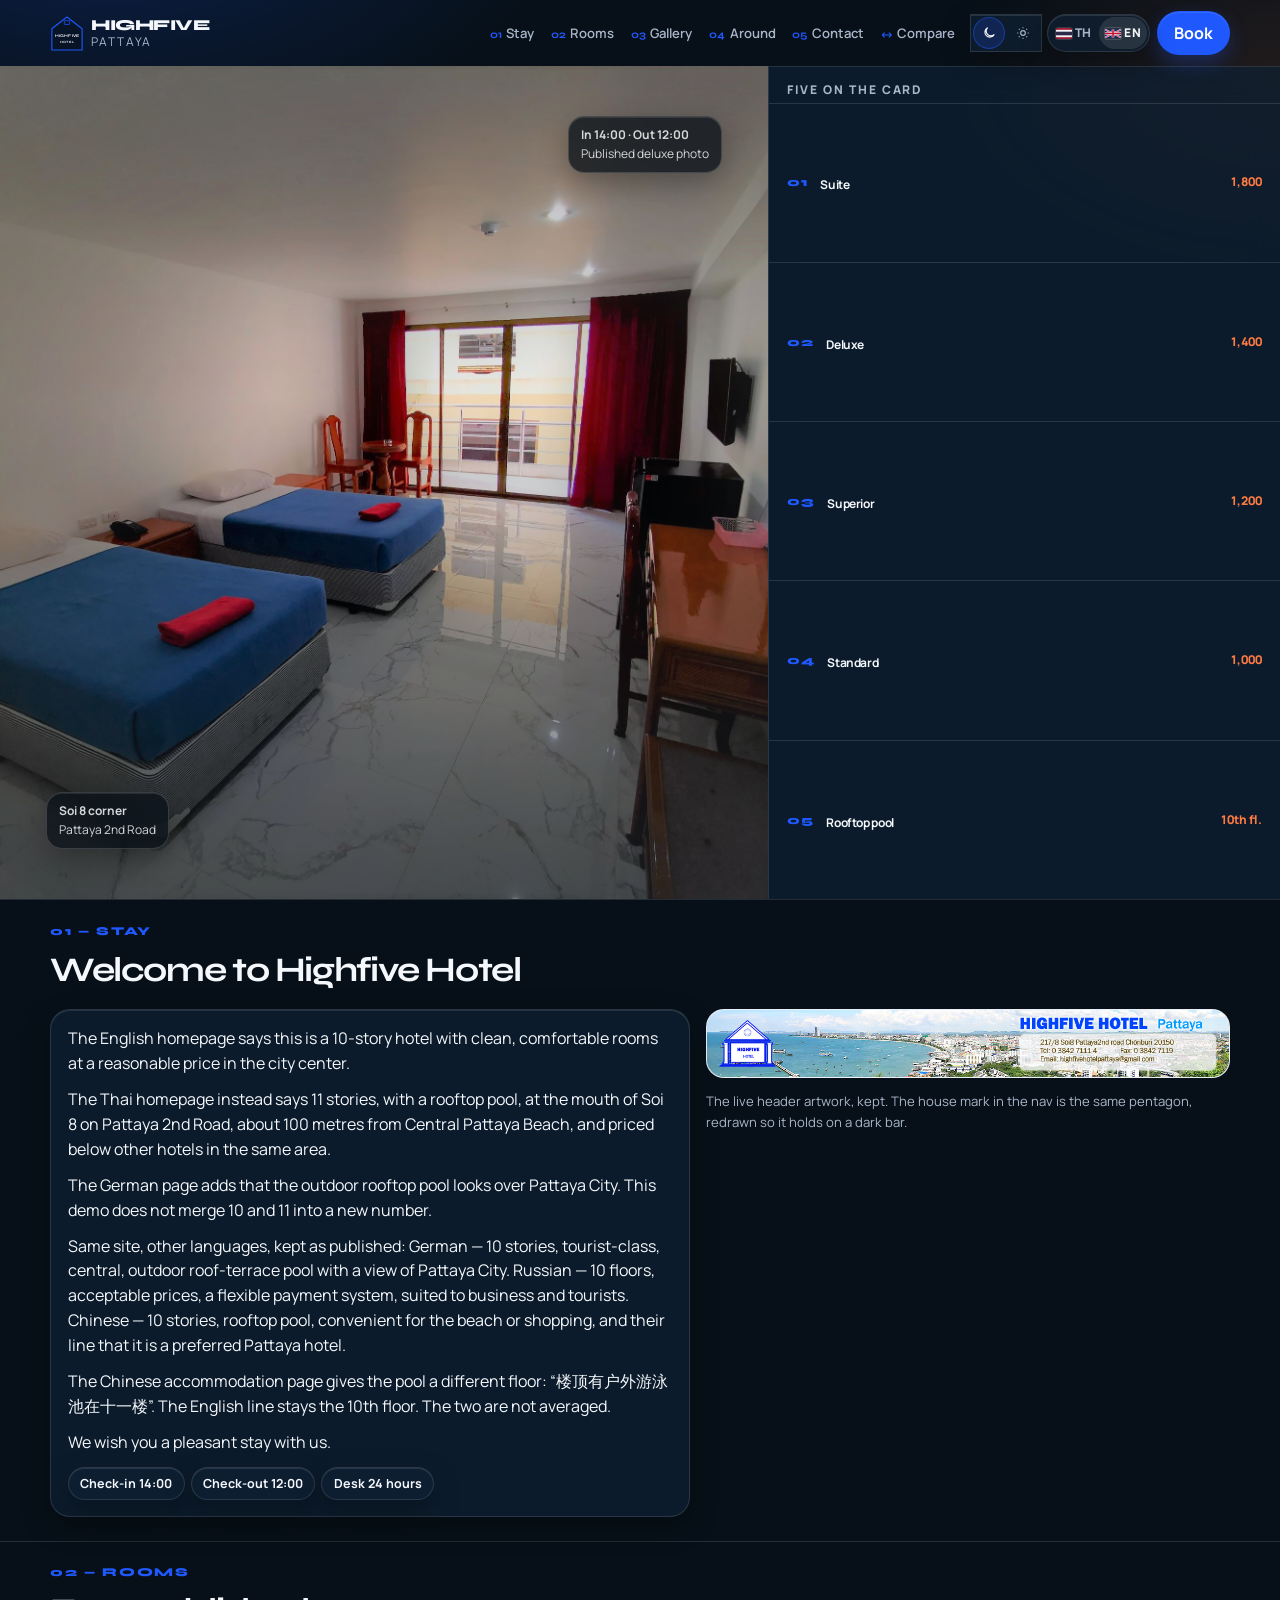
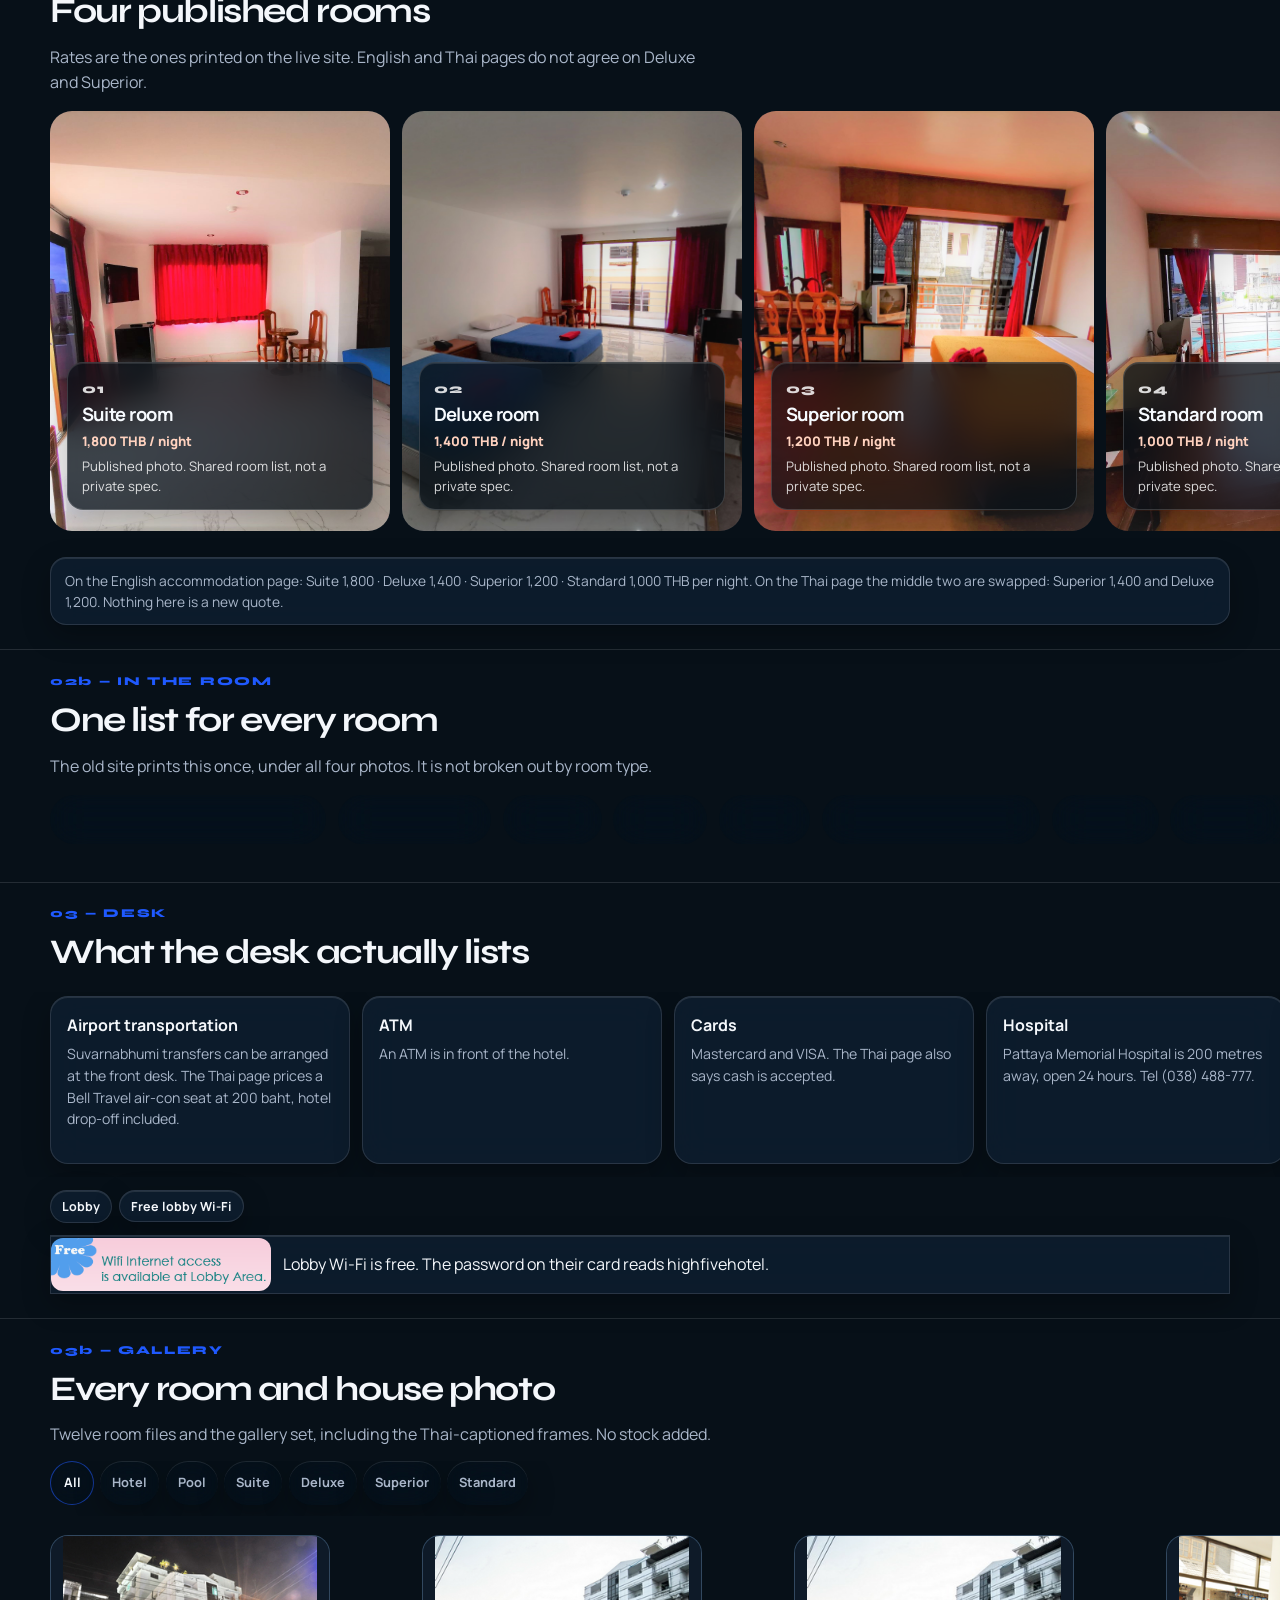
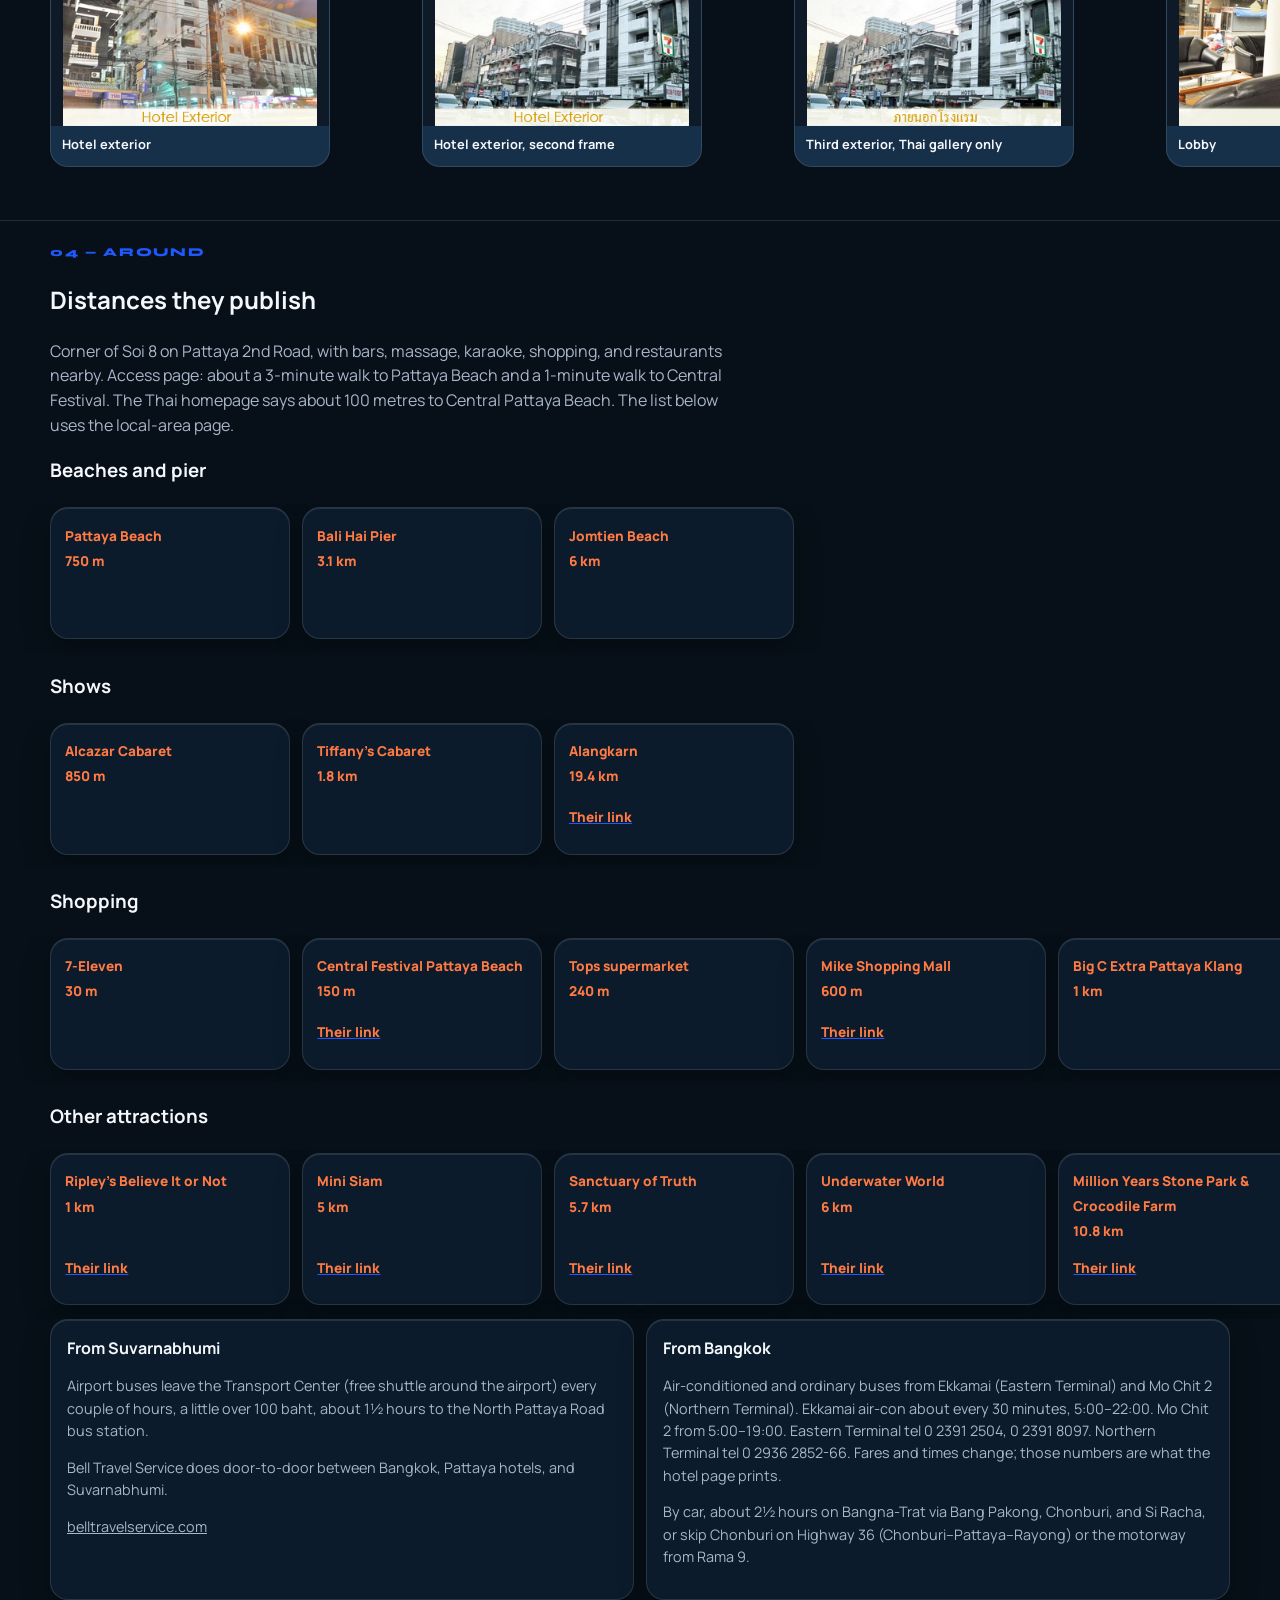
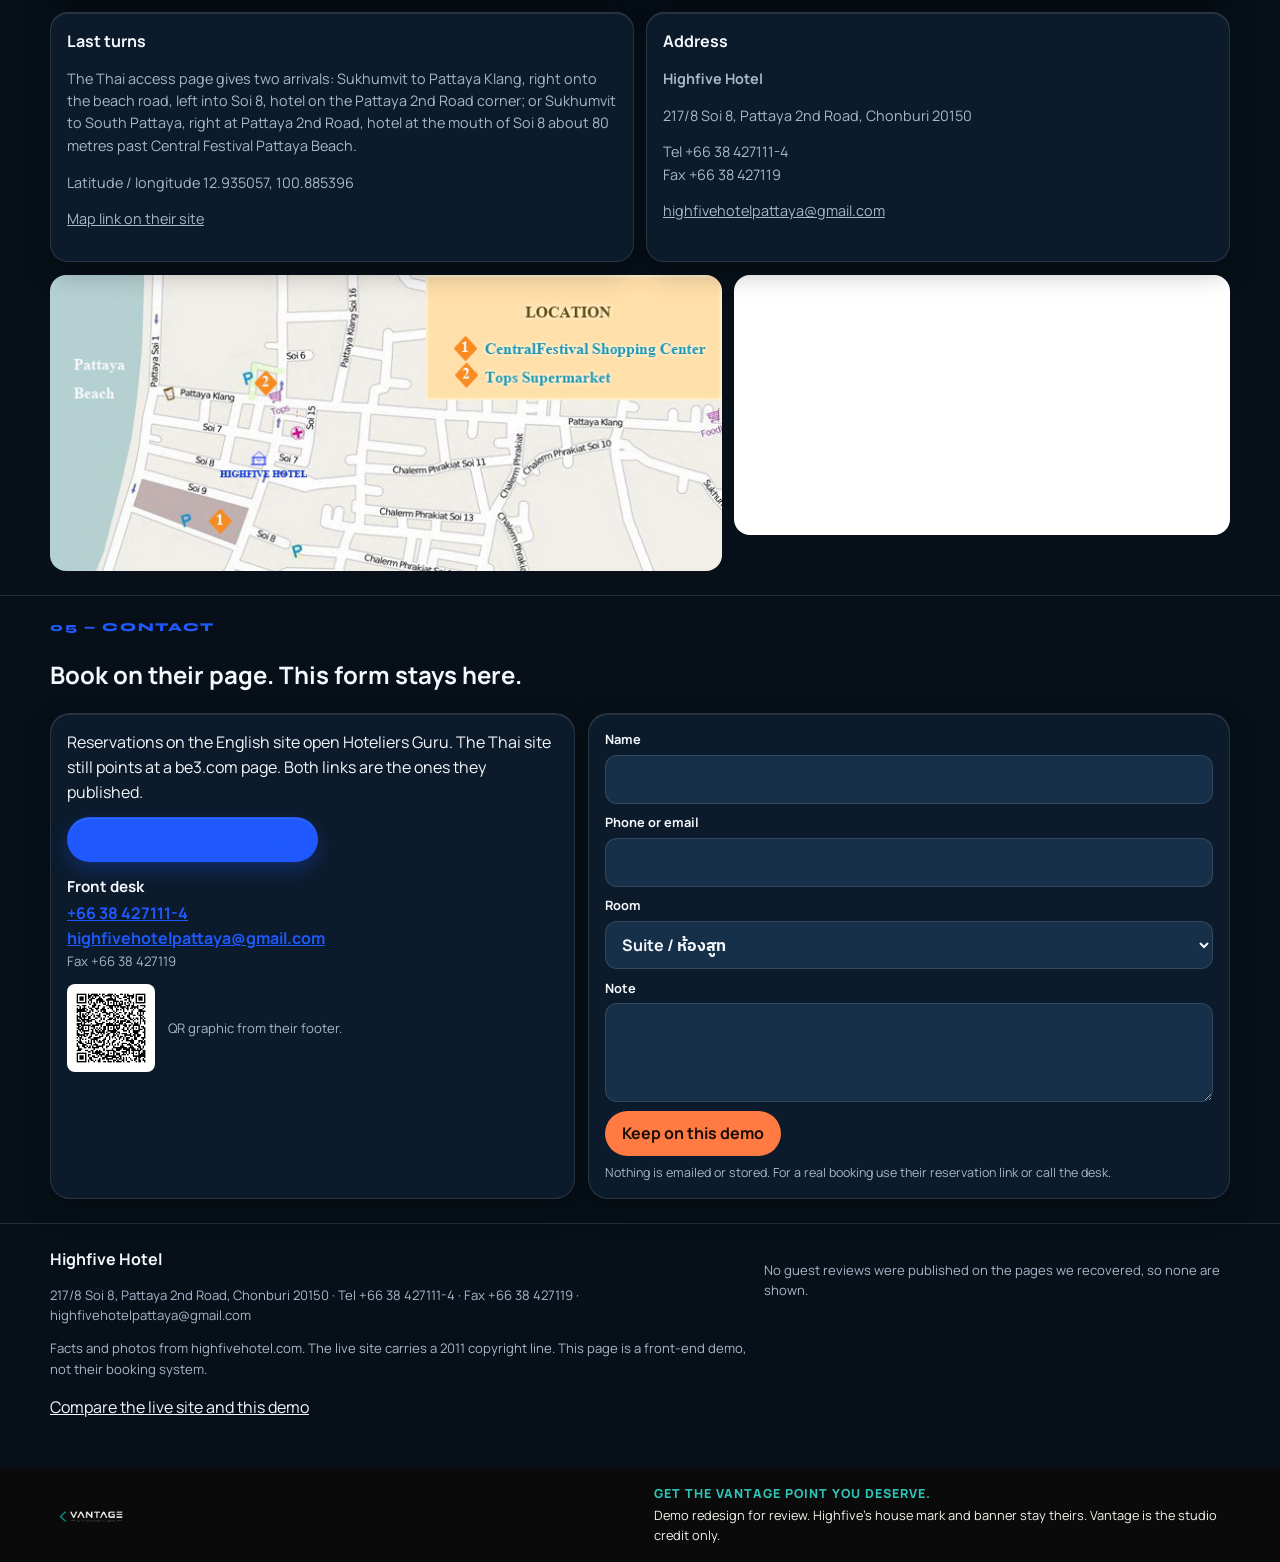
==== index.html @ 29186cf2 "highfive phone QA fixes 2026-10-28" ====
<!DOCTYPE html>
<html lang="en" data-theme="dark">
<head>
  <meta name="robots" content="noindex,nofollow,noarchive">
<meta charset="UTF-8" />
<meta name="viewport" content="width=device-width, initial-scale=1, viewport-fit=cover" />
<script>
(function(){
  var theme="dark", lang="en";
  try {
    var t=localStorage.getItem("pattaya-demo-theme");
    if(t==="light"||t==="dark") theme=t;
    var l=localStorage.getItem("pattaya-demo-lang");
    if(l==="th"||l==="en") lang=l;
    else if((navigator.language||"").toLowerCase().indexOf("th")===0) lang="th";
  } catch(e) {}
  var d=document.documentElement;
  d.setAttribute("data-theme", theme);
  d.style.colorScheme=theme;
  d.lang=lang;
})();
</script>
<style>html[lang="en"] .th{display:none!important}html[lang="th"] .en{display:none!important}</style>
<meta name="color-scheme" content="dark light" />
<title data-en="Highfive Hotel Pattaya | Soi 8, city center" data-th="โรงแรมไฮไฟว์ พัทยา | ปากซอย 8">Highfive Hotel Pattaya | Soi 8, city center</title>
<meta name="description" content="Highfive Hotel, 217/8 Soi 8, Pattaya 2nd Road. Clean rooms in the city center. Suite, Deluxe, Superior, Standard. Rooftop pool. Tel +66 38 427111-4." />
<link rel="preconnect" href="https://fonts.googleapis.com" />
<link rel="preconnect" href="https://fonts.gstatic.com" crossorigin />
<link href="https://fonts.googleapis.com/css2?family=IBM+Plex+Sans+Thai:wght@400;500;600;700&family=Manrope:wght@400;500;600;700;800&family=Syne:wght@600;700;800&display=swap" rel="stylesheet" />
<link rel="icon" href="images/mark.svg" type="image/svg+xml" />
<link rel="stylesheet" href="styles.css" />
</head>
<body>
<a class="skip" href="#stay"><span class="en">Skip to stay</span><span class="th"><span class="th-atom">ข้ามไป</span> <span class="th-atom">เนื้อหา</span></span></a>
<div class="mesh" aria-hidden="true"></div>
<div id="themeLive" class="sr-only" aria-live="polite"></div>

<header class="site-header" id="header">
  <div class="container nav">
    <a href="#top" class="logo" id="top" data-aria-en="Highfive Hotel home" data-aria-th="หน้าแรกโรงแรมไฮไฟว์" aria-label="Highfive Hotel home"><svg class="mark" viewBox="0 0 100 108" fill="none" aria-hidden="true"><path d="M50 5.5L94.5 40.2V102.5H5.5V40.2L50 5.5Z" fill="var(--mark-fill)" stroke="currentColor" stroke-width="3.25" stroke-linejoin="round"/><rect x="42.2" y="16.2" width="15.6" height="11.2" rx="0.8" stroke="currentColor" stroke-width="2.15"/><text x="50" y="63" text-anchor="middle" fill="var(--mark-ink)" font-family="Syne, Manrope, sans-serif" font-size="12.2" font-weight="700" letter-spacing="0.05">HIGHFIVE</text><text x="50" y="81.5" text-anchor="middle" fill="var(--mark-ink)" font-family="Syne, Manrope, sans-serif" font-size="9.6" font-weight="700" letter-spacing="0.35">HOTEL</text></svg><span class="logo-type"><strong>HIGHFIVE</strong><span>Pattaya</span></span></a>
    <nav class="nav-links" data-aria-en="Primary" data-aria-th="เมนูหลัก" aria-label="Primary">
      <a href="#stay"><em>01</em><span class="en">Stay</span><span class="th"><span class="th-atom">ภาพรวม</span></span></a><a href="#rooms"><em>02</em><span class="en">Rooms</span><span class="th"><span class="th-atom">ห้องพัก</span></span></a><a href="#gallery"><em>03</em><span class="en">Gallery</span><span class="th"><span class="th-atom">รูปภาพ</span></span></a><a href="#around"><em>04</em><span class="en">Around</span><span class="th"><span class="th-atom">ใกล้เคียง</span></span></a><a href="#contact"><em>05</em><span class="en">Contact</span><span class="th"><span class="th-atom">ติดต่อ</span></span></a>
      <a href="compare.html"><em>↔</em><span class="en">Compare</span><span class="th"><span class="th-atom">เทียบ</span></span></a>
    </nav>
    <div class="header-tools">
      
<div class="theme-switch theme-switch--header glass" role="group" data-aria-en="Appearance" data-aria-th="ธีม" aria-label="Appearance">
  <div class="theme-switch__seg">
    <button type="button" class="theme-btn" data-theme-set="dark" aria-pressed="true" data-aria-en="Dark" data-aria-th="มืด" aria-label="Dark"><svg width="14" height="14" viewBox="0 0 24 24" fill="none" stroke="currentColor" stroke-width="2" aria-hidden="true"><path d="M21 14.5A8.5 8.5 0 1 1 9.5 3 7 7 0 0 0 21 14.5z"/></svg></button>
    <button type="button" class="theme-btn" data-theme-set="light" aria-pressed="false" data-aria-en="Light" data-aria-th="สว่าง" aria-label="Light"><svg width="14" height="14" viewBox="0 0 24 24" fill="none" stroke="currentColor" stroke-width="2" aria-hidden="true"><circle cx="12" cy="12" r="4"/><path d="M12 2v2M12 20v2M4.9 4.9l1.4 1.4M17.7 17.7l1.4 1.4M2 12h2M20 12h2M4.9 19.1l1.4-1.4M17.7 6.3l1.4-1.4"/></svg></button>
  </div>
</div>
      
<div class="lang-switch glass" role="group" data-aria-en="Language" data-aria-th="ภาษา" aria-label="Language">
  <button type="button" class="lang-btn" data-lang="th" aria-pressed="false" title="ไทย"><svg viewBox="0 0 16 11" aria-hidden="true"><rect width="16" height="11" fill="#A51931"/><rect y="1.83" width="16" height="7.34" fill="#F4F5F8"/><rect y="3.67" width="16" height="3.66" fill="#2D2A4A"/></svg><span class="lang-code">TH</span></button>
  <button type="button" class="lang-btn" data-lang="en" aria-pressed="true" title="English"><svg viewBox="0 0 60 30" aria-hidden="true"><path d="M0 0h60v30H0z" fill="#012169"/><path d="M0 0l60 30M60 0L0 30" stroke="#fff" stroke-width="6"/><path d="M0 0l60 30M60 0L0 30" stroke="#C8102E" stroke-width="3"/><path d="M30 0v30M0 15h60" stroke="#fff" stroke-width="10"/><path d="M30 0v30M0 15h60" stroke="#C8102E" stroke-width="6"/></svg><span class="lang-code">EN</span></button>
</div>
    </div>
    <a class="btn btn-primary nav-cta" data-book data-book-en="https://ibe.hoteliers.guru/ibe/en/Highfive-Hotel-Pattaya-Chonburi-TH?tid=4dbacb13e95e0d1ff46595b7eb4b30ec&amp;" data-book-th="http://www.be3.com/th-th/asia/thailand/pattaya/highfive_hotel.html?cur=THB" href="https://ibe.hoteliers.guru/ibe/en/Highfive-Hotel-Pattaya-Chonburi-TH?tid=4dbacb13e95e0d1ff46595b7eb4b30ec&amp;" target="_blank" rel="noopener noreferrer"><span class="en">Book</span><span class="th"><span class="th-atom">จองห้อง</span></span></a>
    <button class="menu-btn glass" id="menuBtn" aria-expanded="false" aria-controls="mobileNav" data-aria-en="Open menu" data-aria-th="เปิดเมนู" aria-label="Open menu"><span class="stack" aria-hidden="true"><span></span><span></span><span></span><span></span><span></span></span></button>
  </div>
</header>

<div class="menu-scrim" id="menuScrim" hidden></div>
<aside class="mobile-nav glass" id="mobileNav" role="dialog" aria-modal="true" data-aria-en="Menu" data-aria-th="เมนู" aria-label="Menu" hidden>
  <div class="mobile-nav__top"><svg class="mark" viewBox="0 0 100 108" fill="none" aria-hidden="true"><path d="M50 5.5L94.5 40.2V102.5H5.5V40.2L50 5.5Z" fill="var(--mark-fill)" stroke="currentColor" stroke-width="3.25" stroke-linejoin="round"/><rect x="42.2" y="16.2" width="15.6" height="11.2" rx="0.8" stroke="currentColor" stroke-width="2.15"/><text x="50" y="63" text-anchor="middle" fill="var(--mark-ink)" font-family="Syne, Manrope, sans-serif" font-size="12.2" font-weight="700" letter-spacing="0.05">HIGHFIVE</text><text x="50" y="81.5" text-anchor="middle" fill="var(--mark-ink)" font-family="Syne, Manrope, sans-serif" font-size="9.6" font-weight="700" letter-spacing="0.35">HOTEL</text></svg><button type="button" class="mobile-nav__close" id="menuClose"><span class="en">Close</span><span class="th"><span class="th-atom">ปิด</span></span></button></div>
  <nav class="mobile-nav__links">
    <a href="#stay"><em>01</em><span class="en">Stay</span><span class="th"><span class="th-atom">ภาพรวม</span></span></a><a href="#rooms"><em>02</em><span class="en">Rooms</span><span class="th"><span class="th-atom">ห้องพัก</span></span></a><a href="#gallery"><em>03</em><span class="en">Gallery</span><span class="th"><span class="th-atom">รูปภาพ</span></span></a><a href="#around"><em>04</em><span class="en">Around</span><span class="th"><span class="th-atom">ใกล้เคียง</span></span></a><a href="#contact"><em>05</em><span class="en">Contact</span><span class="th"><span class="th-atom">ติดต่อ</span></span></a>
    <a href="#pool"><em>05b</em><span class="en">Pool & desk</span><span class="th"><span class="th-atom">สระ</span> <span class="th-atom">และ</span> <span class="th-atom">เคาน์เตอร์</span></span></a>
    <a href="compare.html"><em>↔</em><span class="en">Old vs new</span><span class="th"><span class="th-atom">เว็บเดิม</span> <span class="th-atom">เทียบ</span> <span class="th-atom">ใหม่</span></span></a>
  </nav>
  <div class="mobile-nav__tools">
<div class="lang-switch glass" role="group" data-aria-en="Language" data-aria-th="ภาษา" aria-label="Language">
  <button type="button" class="lang-btn" data-lang="th" aria-pressed="false" title="ไทย"><svg viewBox="0 0 16 11" aria-hidden="true"><rect width="16" height="11" fill="#A51931"/><rect y="1.83" width="16" height="7.34" fill="#F4F5F8"/><rect y="3.67" width="16" height="3.66" fill="#2D2A4A"/></svg><span class="lang-code">TH</span></button>
  <button type="button" class="lang-btn" data-lang="en" aria-pressed="true" title="English"><svg viewBox="0 0 60 30" aria-hidden="true"><path d="M0 0h60v30H0z" fill="#012169"/><path d="M0 0l60 30M60 0L0 30" stroke="#fff" stroke-width="6"/><path d="M0 0l60 30M60 0L0 30" stroke="#C8102E" stroke-width="3"/><path d="M30 0v30M0 15h60" stroke="#fff" stroke-width="10"/><path d="M30 0v30M0 15h60" stroke="#C8102E" stroke-width="6"/></svg><span class="lang-code">EN</span></button>
</div>
<div class="theme-switch theme-switch--sheet" role="group" data-aria-en="Appearance" data-aria-th="ธีม" aria-label="Appearance">
  <span class="theme-switch__label"><span class="en">Appearance</span><span class="th"><span class="th-atom">ธีม</span></span></span>
  <div class="theme-switch__seg glass">
    <button type="button" class="theme-btn" data-theme-set="dark" aria-pressed="true"><svg class="theme-btn__icon" width="14" height="14" viewBox="0 0 24 24" fill="none" stroke="currentColor" stroke-width="2" aria-hidden="true"><path d="M21 14.5A8.5 8.5 0 1 1 9.5 3 7 7 0 0 0 21 14.5z"/></svg><span class="theme-btn__text"><span class="en">Dark</span><span class="th"><span class="th-atom">มืด</span></span></span></button>
    <button type="button" class="theme-btn" data-theme-set="light" aria-pressed="false"><svg class="theme-btn__icon" width="14" height="14" viewBox="0 0 24 24" fill="none" stroke="currentColor" stroke-width="2" aria-hidden="true"><circle cx="12" cy="12" r="4"/><path d="M12 2v2M12 20v2M4.9 4.9l1.4 1.4M17.7 17.7l1.4 1.4M2 12h2M20 12h2M4.9 19.1l1.4-1.4M17.7 6.3l1.4-1.4"/></svg><span class="theme-btn__text"><span class="en">Light</span><span class="th"><span class="th-atom">สว่าง</span></span></span></button>
  </div>
</div></div>
  <div class="mobile-nav__cta">
    <a class="btn btn-primary btn-block" data-book data-book-en="https://ibe.hoteliers.guru/ibe/en/Highfive-Hotel-Pattaya-Chonburi-TH?tid=4dbacb13e95e0d1ff46595b7eb4b30ec&amp;" data-book-th="http://www.be3.com/th-th/asia/thailand/pattaya/highfive_hotel.html?cur=THB" href="https://ibe.hoteliers.guru/ibe/en/Highfive-Hotel-Pattaya-Chonburi-TH?tid=4dbacb13e95e0d1ff46595b7eb4b30ec&amp;" target="_blank" rel="noopener noreferrer"><span class="en">Reservations</span><span class="th"><span class="th-atom">จองห้องพัก</span></span></a>
    <div class="subrow">
      <a class="btn btn-ghost" href="tel:+6638427111"><span class="en">Call</span><span class="th"><span class="th-atom">โทร</span></span></a>
      <a class="btn btn-ghost" href="mailto:highfivehotelpattaya@gmail.com"><span class="en">Email</span><span class="th"><span class="th-atom">อีเมล</span></span></a>
    </div>
  </div>
</aside>

<main>
  <section class="hero-stack" aria-label="Five offers">
    <div class="hero-photo">
      <img src="images/room-Deluxe_1.jpg" alt="Deluxe room, published Highfive photo / ห้องดีลักซ์จากภาพที่โรงแรมเผยแพร่" />
      <div class="hero-photo__shade" aria-hidden="true"></div>
      <div class="float-chip a glass"><strong><span class="en">Soi 8 corner</span><span class="th"><span class="th-atom">ปากซอย</span> 8</span></strong><span><span class="en">Pattaya 2nd Road</span><span class="th"><span class="th-atom">ถนนพัทยาสาย</span> 2</span></span></div>
      <div class="float-chip b glass"><strong><span class="en">In 14:00 · Out 12:00</span><span class="th"><span class="th-atom">เข้า</span> 14:00 · <span class="th-atom">ออก</span> 12:00</span></strong><span><span class="en">Published deluxe photo</span><span class="th"><span class="th-atom">ภาพ</span> <span class="th-atom">ห้องดีลักซ์</span> <span class="th-atom">จาก</span> <span class="th-atom">เว็บจริง</span></span></span></div>
    </div>
    <div class="hero-rail">
      <div class="rail-kicker"><span class="en">Five on the card</span><span class="th"><span class="th-atom">ห้าอย่าง</span> <span class="th-atom">บน</span> <span class="th-atom">การ์ด</span></span></div>
      <a class="rail-item" href="#suite"><span class="rail-num">01</span><span class="rail-name"><span class="en">Suite</span><span class="th"><span class="th-atom">ห้องสูท</span></span></span><span class="rail-meta"><span class="en">1,800</span><span class="th">1,800</span></span></a><a class="rail-item" href="#deluxe"><span class="rail-num">02</span><span class="rail-name"><span class="en">Deluxe</span><span class="th"><span class="th-atom">ห้องดีลักซ์</span></span></span><span class="rail-meta"><span class="en">1,400</span><span class="th">1,200</span></span></a><a class="rail-item" href="#superior"><span class="rail-num">03</span><span class="rail-name"><span class="en">Superior</span><span class="th"><span class="th-atom">ห้องซูพีเรีย</span></span></span><span class="rail-meta"><span class="en">1,200</span><span class="th">1,400</span></span></a><a class="rail-item" href="#standard"><span class="rail-num">04</span><span class="rail-name"><span class="en">Standard</span><span class="th"><span class="th-atom">ห้องสแตนดาร์ด</span></span></span><span class="rail-meta"><span class="en">1,000</span><span class="th">1,000</span></span></a><a class="rail-item" href="#pool"><span class="rail-num">05</span><span class="rail-name"><span class="en">Rooftop pool</span><span class="th"><span class="th-atom">สระดาดฟ้า</span></span></span><span class="rail-meta"><span class="en">10th fl.</span><span class="th"><span class="th-atom">ชั้น</span> 10</span></span></a>
    </div>
  </section>

  <section class="band" id="stay">
    <div class="container">
      <div class="band-head">
        <div>
          <div class="kicker">01 — <span class="en">STAY</span><span class="th"><span class="th-atom">ภาพรวม</span></span></div>
          <h2><span class="en">Welcome to Highfive Hotel</span><span class="th"><span class="th-atom">ยินดีต้อนรับ</span> <span class="th-atom">เข้าสู่</span> <span class="th-atom">โรงแรมไฮไฟว์</span></span></h2>
        </div>
      </div>
      <div class="prose">
        <div class="copy-card glass">
          <p class="en">The English homepage says this is a 10-story hotel with clean, comfortable rooms at a reasonable price in the city center.</p>
          <p class="th"><span class="th-atom">หน้าแรก</span> <span class="th-atom">ภาษาไทย</span> <span class="th-atom">บอกว่า</span> <span class="th-atom">โรงแรม</span> <span class="th-atom">สูง</span> 11 <span class="th-atom">ชั้น</span> <span class="th-atom">มี</span> <span class="th-atom">สระว่ายน้ำ</span> <span class="th-atom">บน</span> <span class="th-atom">ดาดฟ้า</span> <span class="th-atom">ห้องพัก</span> <span class="th-atom">สะอาด</span> <span class="th-atom">และ</span> <span class="th-atom">สะดวกสบาย</span> <span class="th-atom">ตั้งอยู่</span> <span class="th-atom">ปากซอย</span> 8 <span class="th-atom">ถนนพัทยาสาย</span> 2 <span class="th-atom">ห่าง</span> <span class="th-atom">จาก</span> <span class="th-atom">เซ็นทรัล</span> <span class="th-atom">พัทยาบีช</span> <span class="th-atom">ประมาณ</span> 100 <span class="th-atom">เมตร</span> <span class="th-atom">และ</span> <span class="th-atom">ราคาไม่แพง</span> <span class="th-atom">เมื่อเทียบกับ</span> <span class="th-atom">โรงแรม</span> <span class="th-atom">อื่น</span> <span class="th-atom">ย่านเดียวกัน</span></p>
          <p class="en">The Thai homepage instead says 11 stories, with a rooftop pool, at the mouth of Soi 8 on Pattaya 2nd Road, about 100 metres from Central Pattaya Beach, and priced below other hotels in the same area.</p>
          <p class="th"><span class="th-atom">หน้าภาษา</span> <span class="th-atom">อังกฤษ</span> <span class="th-atom">ระบุว่า</span> <span class="th-atom">สูง</span> 10 <span class="th-atom">ชั้น</span> <span class="th-atom">ห้อง</span> <span class="th-atom">สะอาด</span> <span class="th-atom">สะดวก</span> <span class="th-atom">ราคา</span> <span class="th-atom">สมเหตุสมผล</span> <span class="th-atom">ใจกลางเมือง</span> <span class="th-atom">สระ</span> <span class="th-atom">ถูกระบุ</span> <span class="th-atom">ว่า</span> <span class="th-atom">อยู่</span> <span class="th-atom">ดาดฟ้า</span> <span class="th-atom">ชั้น</span> 10</p>
          <p class="en">The German page adds that the outdoor rooftop pool looks over Pattaya City. This demo does not merge 10 and 11 into a new number.</p>
          <p class="en">Same site, other languages, kept as published: German — 10 stories, tourist-class, central, outdoor roof-terrace pool with a view of Pattaya City. Russian — 10 floors, acceptable prices, a flexible payment system, suited to business and tourists. Chinese — 10 stories, rooftop pool, convenient for the beach or shopping, and their line that it is a preferred Pattaya hotel.</p>
          <p class="th"><span class="th-atom">ภาษาอื่น</span> <span class="th-atom">บนเว็บ</span> <span class="th-atom">เดียว</span> <span class="th-atom">กัน</span>: <span class="th-atom">เยอรมัน</span> <span class="th-atom">บอก</span> 10 <span class="th-atom">ชั้น</span> <span class="th-atom">ระดับ</span> <span class="th-atom">นักท่องเที่ยว</span> <span class="th-atom">ใจกลางเมือง</span> <span class="th-atom">สระกลางแจ้ง</span> <span class="th-atom">บน</span> <span class="th-atom">ดาดฟ้า</span> <span class="th-atom">มองเห็น</span> <span class="th-atom">พัทยา</span> <span class="th-atom">รัสเซีย</span> <span class="th-atom">บอก</span> 10 <span class="th-atom">ชั้น</span> <span class="th-atom">ราคาพอดี</span> <span class="th-atom">มี</span> <span class="th-atom">ระบบชำระ</span> <span class="th-atom">ที่ยืดหยุ่น</span> <span class="th-atom">เหมาะทั้ง</span> <span class="th-atom">ธุรกิจ</span> <span class="th-atom">และ</span> <span class="th-atom">นักท่องเที่ยว</span> <span class="th-atom">จีน</span> <span class="th-atom">บอก</span> 10 <span class="th-atom">ชั้น</span> <span class="th-atom">มี</span> <span class="th-atom">สระ</span> <span class="th-atom">ดาดฟ้า</span> <span class="th-atom">ไปหาด</span> <span class="th-atom">หรือช้อป</span> <span class="th-atom">สะดวก</span> <span class="th-atom">และ</span> <span class="th-atom">เขียนว่า</span> <span class="th-atom">เป็นโรงแรม</span> <span class="th-atom">ที่เลือก</span> <span class="th-atom">พัก</span> <span class="th-atom">ในพัทยา</span></p>
          <p class="en">The Chinese accommodation page gives the pool a different floor: “楼顶有户外游泳池在十一楼”. The English line stays the 10th floor. The two are not averaged.</p>
          <p class="th"><span class="th-atom">หน้าห้องพัก</span> <span class="th-atom">ภาษาจีน</span> <span class="th-atom">ให้สระ</span> <span class="th-atom">คนละชั้น</span> <span class="th-atom">เป็นประโยค</span> “楼顶有户外游泳池在十一楼” <span class="th-atom">บรรทัด</span> <span class="th-atom">อังกฤษยัง</span> <span class="th-atom">เป็นชั้น</span> 10 <span class="th-atom">ไม่เฉลี่ย</span> <span class="th-atom">สองเลข</span></p>
          <p class="th"><span class="th-atom">หน้าภาษา</span> <span class="th-atom">เยอรมัน</span> <span class="th-atom">เสริมว่า</span> <span class="th-atom">สระกลางแจ้ง</span> <span class="th-atom">บน</span> <span class="th-atom">ดาดฟ้า</span> <span class="th-atom">มองเห็น</span> <span class="th-atom">เมืองพัทยา</span> <span class="th-atom">เดโมนี้</span> <span class="th-atom">ไม่ยุบ</span> <span class="th-atom">ตัวเลข</span> 10 <span class="th-atom">กับ</span> 11 <span class="th-atom">ให้เหลือ</span> <span class="th-atom">เลขใหม่</span></p>
          <p><span class="en">We wish you a pleasant stay with us.</span><span class="th"><span class="th-atom">โรงแรมไฮไฟว์</span> <span class="th-atom">ยินดี</span> <span class="th-atom">ให้บริการ</span> <span class="th-atom">แขก</span> <span class="th-atom">ที่</span> <span class="th-atom">มาพัก</span> <span class="th-atom">ทุกท่าน</span></span></p>
          <div class="fact-row">
            <span class="pill glass"><span class="en">Check-in 14:00</span><span class="th"><span class="th-atom">เช็คอิน</span> 14:00</span></span>
            <span class="pill glass"><span class="en">Check-out 12:00</span><span class="th"><span class="th-atom">เช็คเอาต์</span> 12:00</span></span>
            <span class="pill glass"><span class="en">Desk 24 hours</span><span class="th"><span class="th-atom">เคาน์เตอร์</span> 24 <span class="th-atom">ชม.</span></span></span>
          </div>
        </div>
        <div>
          <div class="banner-frame">
            <img class="en" src="images/HFBanner.png" alt="Highfive Hotel banner" />
            <img class="th" src="images/HFBanner3.png" alt="แบนเนอร์โรงแรมไฮไฟว์" />
          </div>
          <p class="fine"><span class="en">The live header artwork, kept. The house mark in the nav is the same pentagon, redrawn so it holds on a dark bar.</span><span class="th"><span class="th-atom">ภาพหัว</span> <span class="th-atom">เว็บเดิม</span> <span class="th-atom">เครื่องหมาย</span> <span class="th-atom">บ้าน</span> <span class="th-atom">ใน</span> <span class="th-atom">แถบเมนู</span> <span class="th-atom">คือ</span> <span class="th-atom">รูปเดิม</span> <span class="th-atom">ปรับให้</span> <span class="th-atom">อ่านบน</span> <span class="th-atom">พื้นมืด</span></span></p>
        </div>
      </div>
    </div>
  </section>

  <section class="band" id="rooms">
    <div class="container band-head">
      <div>
        <div class="kicker">02 — <span class="en">ROOMS</span><span class="th"><span class="th-atom">ห้องพัก</span></span></div>
        <h2><span class="en">Four published rooms</span><span class="th"><span class="th-atom">สี่ประเภท</span> <span class="th-atom">ที่ประกาศ</span> <span class="th-atom">ไว้</span></span></h2>
        <p class="lead"><span class="en">Rates are the ones printed on the live site. English and Thai pages do not agree on Deluxe and Superior.</span><span class="th"><span class="th-atom">ราคาตาม</span> <span class="th-atom">ที่</span> <span class="th-atom">เว็บจริง</span> <span class="th-atom">พิมพ์ไว้</span> <span class="th-atom">หน้าอังกฤษ</span> <span class="th-atom">กับ</span> <span class="th-atom">หน้าไทย</span> <span class="th-atom">ไม่ตรงกัน</span> <span class="th-atom">ที่ห้อง</span> <span class="th-atom">ดีลักซ์</span> <span class="th-atom">และ</span> <span class="th-atom">ซูพีเรีย</span></span></p>
      </div>
    </div>
    <div class="snap-track"><article class="snap-card" id="suite"><img src="images/room-Suite_1.jpg" alt="Suite room / ห้องสูท" /><div class="cap glass"><p class="kicker">01</p><h3><span class="en">Suite room</span><span class="th"><span class="th-atom">ห้องสูท</span></span></h3><p class="price"><span class="en">1,800 THB / night</span><span class="th">1,800 <span class="th-atom">บาท</span>/<span class="th-atom">คืน</span></span></p><p><span class="en">Published photo. Shared room list, not a private spec.</span><span class="th"><span class="th-atom">ภาพจาก</span> <span class="th-atom">เว็บโรงแรม</span> <span class="th-atom">รายการสิ่ง</span> <span class="th-atom">อำนวย</span> <span class="th-atom">ความสะดวก</span> <span class="th-atom">เป็นของ</span> <span class="th-atom">โรงแรม</span> <span class="th-atom">ไม่ได้แยกตาม</span> <span class="th-atom">ประเภท</span> <span class="th-atom">ห้อง</span></span></p></div></article><article class="snap-card" id="deluxe"><img src="images/room-Deluxe_1.jpg" alt="Deluxe room / ห้องดีลักซ์" /><div class="cap glass"><p class="kicker">02</p><h3><span class="en">Deluxe room</span><span class="th"><span class="th-atom">ห้องดีลักซ์</span></span></h3><p class="price"><span class="en">1,400 THB / night</span><span class="th">1,200 <span class="th-atom">บาท</span>/<span class="th-atom">คืน</span></span></p><p><span class="en">Published photo. Shared room list, not a private spec.</span><span class="th"><span class="th-atom">ภาพจาก</span> <span class="th-atom">เว็บโรงแรม</span> <span class="th-atom">รายการสิ่ง</span> <span class="th-atom">อำนวย</span> <span class="th-atom">ความสะดวก</span> <span class="th-atom">เป็นของ</span> <span class="th-atom">โรงแรม</span> <span class="th-atom">ไม่ได้แยกตาม</span> <span class="th-atom">ประเภท</span> <span class="th-atom">ห้อง</span></span></p></div></article><article class="snap-card" id="superior"><img src="images/room-Superior_1.jpg" alt="Superior room / ห้องซูพีเรีย" /><div class="cap glass"><p class="kicker">03</p><h3><span class="en">Superior room</span><span class="th"><span class="th-atom">ห้องซูพีเรีย</span></span></h3><p class="price"><span class="en">1,200 THB / night</span><span class="th">1,400 <span class="th-atom">บาท</span>/<span class="th-atom">คืน</span></span></p><p><span class="en">Published photo. Shared room list, not a private spec.</span><span class="th"><span class="th-atom">ภาพจาก</span> <span class="th-atom">เว็บโรงแรม</span> <span class="th-atom">รายการสิ่ง</span> <span class="th-atom">อำนวย</span> <span class="th-atom">ความสะดวก</span> <span class="th-atom">เป็นของ</span> <span class="th-atom">โรงแรม</span> <span class="th-atom">ไม่ได้แยกตาม</span> <span class="th-atom">ประเภท</span> <span class="th-atom">ห้อง</span></span></p></div></article><article class="snap-card" id="standard"><img src="images/room-Standard_1.jpg" alt="Standard room / ห้องสแตนดาร์ด" /><div class="cap glass"><p class="kicker">04</p><h3><span class="en">Standard room</span><span class="th"><span class="th-atom">ห้องสแตนดาร์ด</span></span></h3><p class="price"><span class="en">1,000 THB / night</span><span class="th">1,000 <span class="th-atom">บาท</span>/<span class="th-atom">คืน</span></span></p><p><span class="en">Published photo. Shared room list, not a private spec.</span><span class="th"><span class="th-atom">ภาพจาก</span> <span class="th-atom">เว็บโรงแรม</span> <span class="th-atom">รายการสิ่ง</span> <span class="th-atom">อำนวย</span> <span class="th-atom">ความสะดวก</span> <span class="th-atom">เป็นของ</span> <span class="th-atom">โรงแรม</span> <span class="th-atom">ไม่ได้แยกตาม</span> <span class="th-atom">ประเภท</span> <span class="th-atom">ห้อง</span></span></p></div></article><article class="snap-card" id="pool"><img src="images/gal-Pool1.png" alt="Rooftop pool / สระว่ายน้ำ" /><div class="cap glass"><p class="kicker">05</p><h3><span class="en">Rooftop pool</span><span class="th"><span class="th-atom">สระว่ายน้ำ</span> <span class="th-atom">ดาดฟ้า</span></span></h3><p class="price"><span class="en">10th floor · 6:00–18:00</span><span class="th"><span class="th-atom">ชั้น</span> 10 · 06:00–18:00</span></p><p><span class="en">Outdoor pool. The German page says it looks over Pattaya City.</span><span class="th"><span class="th-atom">สระกลางแจ้ง</span> <span class="th-atom">หน้าภาษา</span> <span class="th-atom">เยอรมัน</span> <span class="th-atom">ระบุว่า</span> <span class="th-atom">มองเห็น</span> <span class="th-atom">เมืองพัทยา</span></span></p></div></article></div>
    <div class="container">
      <p class="note glass en">On the English accommodation page: Suite 1,800 · Deluxe 1,400 · Superior 1,200 · Standard 1,000 THB per night. On the Thai page the middle two are swapped: Superior 1,400 and Deluxe 1,200. Nothing here is a new quote.</p>
      <p class="note glass th"><span class="th-atom">หน้าอังกฤษ</span>: <span class="th-atom">สูท</span> 1,800 · <span class="th-atom">ดีลักซ์</span> 1,400 · <span class="th-atom">ซูพีเรีย</span> 1,200 · <span class="th-atom">สแตนดาร์ด</span> 1,000 <span class="th-atom">บาทต่อคืน</span> <span class="th-atom">หน้าไทย</span> <span class="th-atom">สลับ</span> <span class="th-atom">สองห้อง</span> <span class="th-atom">กลาง</span>: <span class="th-atom">ซูพีเรีย</span> 1,400 <span class="th-atom">และ</span> <span class="th-atom">ดีลักซ์</span> 1,200 <span class="th-atom">ไม่มีราคา</span> <span class="th-atom">ที่แต่ง</span> <span class="th-atom">ขึ้นใหม่</span></p>
    </div>
  </section>

  <section class="band" id="inroom">
    <div class="container band-head">
      <div>
        <div class="kicker">02b — <span class="en">IN THE ROOM</span><span class="th"><span class="th-atom">ใน</span> <span class="th-atom">ห้อง</span></span></div>
        <h2><span class="en">One list for every room</span><span class="th"><span class="th-atom">รายการ</span> <span class="th-atom">เดียวกัน</span> <span class="th-atom">ทุกห้อง</span></span></h2>
        <p class="lead"><span class="en">The old site prints this once, under all four photos. It is not broken out by room type.</span><span class="th"><span class="th-atom">เว็บเดิมพิมพ์</span> <span class="th-atom">รายการ</span> <span class="th-atom">นี้ครั้ง</span> <span class="th-atom">เดียว</span> <span class="th-atom">ใต้ภาพ</span> <span class="th-atom">ทั้งสี่</span> <span class="th-atom">ห้อง</span> <span class="th-atom">ไม่ได้แยกตาม</span> <span class="th-atom">ประเภท</span></span></p>
      </div>
    </div>
    <div class="snap-track"><span class="amenity glass"><span class="en">Large double bed (200×180 cm)</span><span class="th"><span class="th-atom">เตียงคู่</span> <span class="th-atom">ขนาดใหญ่</span> (200×180 <span class="th-atom">ซม.</span>)</span></span>
<span class="amenity glass"><span class="en">Air conditioning</span><span class="th"><span class="th-atom">ห้อง</span> <span class="th-atom">ปรับอากาศ</span></span></span>
<span class="amenity glass"><span class="en">Cable TV</span><span class="th"><span class="th-atom">เคเบิล</span> <span class="th-atom">ทีวี</span></span></span>
<span class="amenity glass"><span class="en">Bathtub</span><span class="th"><span class="th-atom">อ่าง</span> <span class="th-atom">อาบน้ำ</span></span></span>
<span class="amenity glass"><span class="en">Shower</span><span class="th"><span class="th-atom">ฝักบัว</span></span></span>
<span class="amenity glass"><span class="en">Refrigerator and minibar</span><span class="th"><span class="th-atom">ตู้เย็น</span> <span class="th-atom">และ</span> <span class="th-atom">มินิบาร์</span></span></span>
<span class="amenity glass"><span class="en">Wardrobe</span><span class="th"><span class="th-atom">ตู้</span> <span class="th-atom">เสื้อผ้า</span></span></span>
<span class="amenity glass"><span class="en">Desk and chair</span><span class="th"><span class="th-atom">โต๊ะ</span> <span class="th-atom">และ</span> <span class="th-atom">เก้าอี้</span></span></span>
<span class="amenity glass"><span class="en">Towel</span><span class="th"><span class="th-atom">ผ้า</span> <span class="th-atom">เช็ดตัว</span></span></span>
</div>
  </section>

  <section class="band" id="services">
    <div class="container band-head">
      <div>
        <div class="kicker">03 — <span class="en">DESK</span><span class="th"><span class="th-atom">เคาน์เตอร์</span></span></div>
        <h2><span class="en">What the desk actually lists</span><span class="th"><span class="th-atom">สิ่งที่</span> <span class="th-atom">แผนกต้อนรับ</span> <span class="th-atom">ระบุไว้</span></span></h2>
      </div>
    </div>
    <div class="snap-track"><article class="svc glass"><h3><span class="en">Airport transportation</span><span class="th"><span class="th-atom">การเดินทาง</span> <span class="th-atom">ไป</span> <span class="th-atom">สนามบิน</span></span></h3><p><span class="en">Suvarnabhumi transfers can be arranged at the front desk. The Thai page prices a Bell Travel air-con seat at 200 baht, hotel drop-off included.</span><span class="th"><span class="th-atom">ติดต่อรถ</span> <span class="th-atom">ไป</span> <span class="th-atom">สุวรรณภูมิ</span> <span class="th-atom">ได้</span> <span class="th-atom">ที่แผนก</span> <span class="th-atom">ต้อนรับ</span> <span class="th-atom">หน้าไทย</span> <span class="th-atom">ระบุ</span> <span class="th-atom">รถบัส</span> <span class="th-atom">ปรับอากาศ</span> Bell Travel 200 <span class="th-atom">บาทต่อที่นั่ง</span> <span class="th-atom">รวมส่ง</span> <span class="th-atom">ถึงโรงแรม</span></span></p></article>
<article class="svc glass"><h3><span class="en">ATM</span><span class="th"><span class="th-atom">ตู้เอทีเอ็ม</span></span></h3><p><span class="en">An ATM is in front of the hotel.</span><span class="th"><span class="th-atom">มีตู้</span> <span class="th-atom">เอทีเอ็ม</span> <span class="th-atom">ด้านหน้า</span> <span class="th-atom">โรงแรม</span></span></p></article>
<article class="svc glass"><h3><span class="en">Cards</span><span class="th"><span class="th-atom">บัตรเครดิต</span></span></h3><p><span class="en">Mastercard and VISA. The Thai page also says cash is accepted.</span><span class="th"><span class="th-atom">รับเงินสด</span> Mastercard <span class="th-atom">และ</span> VISA</span></p></article>
<article class="svc glass"><h3><span class="en">Hospital</span><span class="th"><span class="th-atom">โรงพยาบาล</span></span></h3><p><span class="en">Pattaya Memorial Hospital is 200 metres away, open 24 hours. Tel (038) 488-777.</span><span class="th"><span class="th-atom">โรงพยาบาล</span> <span class="th-atom">พัทยา</span> <span class="th-atom">เมโมเรียล</span> <span class="th-atom">ห่าง</span> 200 <span class="th-atom">เมตร</span> <span class="th-atom">เปิด</span> 24 <span class="th-atom">ชั่วโมง</span> <span class="th-atom">โทร</span> (038) 488-777</span></p></article>
<article class="svc glass"><h3><span class="en">Emergencies</span><span class="th"><span class="th-atom">เหตุฉุกเฉิน</span></span></h3><p><span class="en">From the room, dial 0 for the operator. Emergency stairs, fire alarm, and extinguishers are on each floor.</span><span class="th"><span class="th-atom">ในห้องพักกด</span> 0 <span class="th-atom">ถึง</span> <span class="th-atom">โอเปอเรเตอร์</span> <span class="th-atom">มีบันได</span> <span class="th-atom">หนีไฟ</span> <span class="th-atom">สัญญาณ</span> <span class="th-atom">เพลิงไหม้</span> <span class="th-atom">และถัง</span> <span class="th-atom">ดับเพลิง</span> <span class="th-atom">ทุกชั้น</span></span></p></article>
<article class="svc glass"><h3><span class="en">Swimming pool</span><span class="th"><span class="th-atom">สระว่ายน้ำ</span></span></h3><p><span class="en">Outdoor pool on the rooftop, 10th floor, 6:00–18:00. The Chinese accommodation page says “楼顶有户外游泳池在十一楼”.</span><span class="th"><span class="th-atom">สระกลางแจ้ง</span> <span class="th-atom">บน</span> <span class="th-atom">ดาดฟ้า</span> <span class="th-atom">ชั้น</span> 10 <span class="th-atom">เวลา</span> 06:00–18:00 <span class="th-atom">หน้าห้องพัก</span> <span class="th-atom">ภาษาจีน</span> <span class="th-atom">เขียนว่า</span> “楼顶有户外游泳池在十一楼”</span></p></article>
<article class="svc glass"><h3><span class="en">Housekeeping</span><span class="th"><span class="th-atom">แม่บ้าน</span></span></h3><p><span class="en">Daily maid service 8:00–16:00.</span><span class="th"><span class="th-atom">บริการทุกวัน</span> 08:00–16:00</span></p></article>
<article class="svc glass"><h3><span class="en">Laundry</span><span class="th"><span class="th-atom">ซักอบรีด</span></span></h3><p><span class="en">Professional laundry. Ask the front desk.</span><span class="th"><span class="th-atom">ติดต่อ</span> <span class="th-atom">แผนกต้อนรับ</span></span></p></article>
<article class="svc glass"><h3><span class="en">Safety box</span><span class="th"><span class="th-atom">ตู้นิรภัย</span></span></h3><p><span class="en">Free at reception while in house, subject to availability. A lost key forfeits the 5,000 baht deposit for the new lock.</span><span class="th"><span class="th-atom">ฟรีระหว่าง</span> <span class="th-atom">เข้าพัก</span> <span class="th-atom">หากมี</span> <span class="th-atom">ตู้ว่าง</span> <span class="th-atom">กุญแจหาย</span> <span class="th-atom">ปรับ</span> 5,000 <span class="th-atom">บาท</span> <span class="th-atom">สำหรับเปลี่ยน</span> <span class="th-atom">ล็อก</span></span></p></article>
<article class="svc glass"><h3><span class="en">Currency exchange</span><span class="th"><span class="th-atom">แลกเงิน</span></span></h3><p><span class="en">Available at reception.</span><span class="th"><span class="th-atom">มีบริการ</span> <span class="th-atom">ที่แผนก</span> <span class="th-atom">ต้อนรับ</span></span></p></article>
<article class="svc glass"><h3><span class="en">Reception</span><span class="th"><span class="th-atom">แผนกต้อนรับ</span></span></h3><p><span class="en">The desk is open 24 hours.</span><span class="th"><span class="th-atom">เปิด</span> 24 <span class="th-atom">ชั่วโมง</span></span></p></article></div>
    <div class="container">
      <div class="fact-row">
        <span class="pill glass"><span class="en">Lobby</span><span class="th"><span class="th-atom">ล็อบบี้</span></span></span>
        <span class="pill glass"><span class="en">Free lobby Wi-Fi</span><span class="th"><span class="th-atom">ไวไฟฟรี</span> <span class="th-atom">ที่ล็อบบี้</span></span></span>
      </div>
    </div>
    <div class="container wifi-card glass">
      <img src="images/tag_wifi.png" alt="Free WiFi Internet access is available at Lobby Area. Password highfivehotel" />
      <p><span class="en">Lobby Wi-Fi is free. The password on their card reads highfivehotel.</span><span class="th"><span class="th-atom">ไวไฟ</span> <span class="th-atom">ที่ล็อบบี้</span> <span class="th-atom">ฟรี</span> <span class="th-atom">รหัสบนการ์ด</span> <span class="th-atom">ของโรงแรมคือ</span> highfivehotel</span></p>
    </div>
  </section>

  <section class="band" id="gallery">
    <div class="container">
      <div class="band-head">
        <div>
          <div class="kicker">03b — <span class="en">GALLERY</span><span class="th"><span class="th-atom">รูปภาพ</span></span></div>
          <h2><span class="en">Every room and house photo</span><span class="th"><span class="th-atom">ครบทุกภาพ</span> <span class="th-atom">ห้อง</span> <span class="th-atom">และโรงแรม</span></span></h2>
          <p class="lead"><span class="en">Twelve room files and the gallery set, including the Thai-captioned frames. No stock added.</span><span class="th"><span class="th-atom">ไฟล์ห้อง</span> <span class="th-atom">พัก</span> <span class="th-atom">สิบสองภาพ</span> <span class="th-atom">และ</span> <span class="th-atom">ชุดแกลเลอรี</span> <span class="th-atom">รวมภาพ</span> <span class="th-atom">คำบรรยาย</span> <span class="th-atom">ไทย</span> <span class="th-atom">ไม่มีภาพสต็อก</span></span></p>
        </div>
      </div>
      <div class="filters" role="group" aria-label="Filter"><button type="button" class="chip-btn glass" data-filter="all" aria-pressed="true"><span class="en">All</span><span class="th"><span class="th-atom">ทั้งหมด</span></span></button>
<button type="button" class="chip-btn glass" data-filter="hotel" aria-pressed="false"><span class="en">Hotel</span><span class="th"><span class="th-atom">โรงแรม</span></span></button>
<button type="button" class="chip-btn glass" data-filter="pool" aria-pressed="false"><span class="en">Pool</span><span class="th"><span class="th-atom">สระ</span></span></button>
<button type="button" class="chip-btn glass" data-filter="suite" aria-pressed="false"><span class="en">Suite</span><span class="th"><span class="th-atom">สูท</span></span></button>
<button type="button" class="chip-btn glass" data-filter="deluxe" aria-pressed="false"><span class="en">Deluxe</span><span class="th"><span class="th-atom">ดีลักซ์</span></span></button>
<button type="button" class="chip-btn glass" data-filter="superior" aria-pressed="false"><span class="en">Superior</span><span class="th"><span class="th-atom">ซูพีเรีย</span></span></button>
<button type="button" class="chip-btn glass" data-filter="standard" aria-pressed="false"><span class="en">Standard</span><span class="th"><span class="th-atom">สแตนดาร์ด</span></span></button></div>
    </div>
    <div class="snap-track" id="galTrack"><figure class="gal-card" data-group="hotel"><button type="button" data-zoom data-cap-en="Hotel exterior" data-cap-th="ภายนอกโรงแรม"><img class="en" src="images/gal-Hotel-Exterior1.png" alt="Hotel exterior"><img class="th" src="images/gal-Hotel-Exterior1_th.png" alt="ภายนอกโรงแรม"></button><figcaption><span class="en">Hotel exterior</span><span class="th"><span class="th-atom">ภายนอก</span> <span class="th-atom">โรงแรม</span></span></figcaption></figure><figure class="gal-card" data-group="hotel"><button type="button" data-zoom data-cap-en="Hotel exterior, second frame" data-cap-th="ภายนอกโรงแรม ภาพที่สอง"><img class="solo" src="images/gal-Hotel-Exterior2.png" alt="Hotel exterior, second frame / ภายนอกโรงแรม ภาพที่สอง"></button><figcaption><span class="en">Hotel exterior, second frame</span><span class="th"><span class="th-atom">ภายนอก</span> <span class="th-atom">โรงแรม</span> <span class="th-atom">ภาพที่สอง</span></span></figcaption></figure><figure class="gal-card" data-group="hotel"><button type="button" data-zoom data-cap-en="Third exterior, Thai gallery only" data-cap-th="ภายนอกโรงแรม ภาพที่สาม"><img class="solo" src="images/gal-Hotel-Exterior-3_th.png" alt="Third exterior, Thai gallery only / ภายนอกโรงแรม ภาพที่สาม"></button><figcaption><span class="en">Third exterior, Thai gallery only</span><span class="th"><span class="th-atom">ภายนอก</span> <span class="th-atom">โรงแรม</span> <span class="th-atom">ภาพที่สาม</span></span></figcaption></figure><figure class="gal-card" data-group="hotel"><button type="button" data-zoom data-cap-en="Lobby" data-cap-th="ล็อบบี้"><img class="en" src="images/gal-Lobby.png" alt="Lobby"><img class="th" src="images/gal-Lobby_th.png" alt="ล็อบบี้"></button><figcaption><span class="en">Lobby</span><span class="th"><span class="th-atom">ล็อบบี้</span></span></figcaption></figure><figure class="gal-card" data-group="hotel"><button type="button" data-zoom data-cap-en="Reception" data-cap-th="แผนกต้อนรับ"><img class="en" src="images/gal-Reception.png" alt="Reception"><img class="th" src="images/gal-Reception_th.png" alt="แผนกต้อนรับ"></button><figcaption><span class="en">Reception</span><span class="th"><span class="th-atom">แผนกต้อนรับ</span></span></figcaption></figure><figure class="gal-card" data-group="hotel"><button type="button" data-zoom data-cap-en="Rest area" data-cap-th="มุมพักผ่อน"><img class="en" src="images/gal-restArea.png" alt="Rest area"><img class="th" src="images/gal-restArea_th.png" alt="มุมพักผ่อน"></button><figcaption><span class="en">Rest area</span><span class="th"><span class="th-atom">มุม</span> <span class="th-atom">พักผ่อน</span></span></figcaption></figure><figure class="gal-card" data-group="pool"><button type="button" data-zoom data-cap-en="Rooftop pool" data-cap-th="สระว่ายน้ำ"><img class="en" src="images/gal-Pool1.png" alt="Rooftop pool"><img class="th" src="images/gal-Pool1_th.png" alt="สระว่ายน้ำ"></button><figcaption><span class="en">Rooftop pool</span><span class="th"><span class="th-atom">สระว่ายน้ำ</span></span></figcaption></figure><figure class="gal-card" data-group="pool"><button type="button" data-zoom data-cap-en="Rooftop pool, second frame" data-cap-th="สระว่ายน้ำ ภาพที่สอง"><img class="en" src="images/gal-Pool2.png" alt="Rooftop pool, second frame"><img class="th" src="images/gal-Pool2_th.png" alt="สระว่ายน้ำ ภาพที่สอง"></button><figcaption><span class="en">Rooftop pool, second frame</span><span class="th"><span class="th-atom">สระว่ายน้ำ</span> <span class="th-atom">ภาพที่สอง</span></span></figcaption></figure><figure class="gal-card" data-group="hotel"><button type="button" data-zoom data-cap-en="Minibar" data-cap-th="มินิบาร์"><img class="en" src="images/gal-Minibar.png" alt="Minibar"><img class="th" src="images/gal-Minibar_th.png" alt="มินิบาร์"></button><figcaption><span class="en">Minibar</span><span class="th"><span class="th-atom">มินิบาร์</span></span></figcaption></figure><figure class="gal-card" data-group="suite"><button type="button" data-zoom data-cap-en="Suite 1" data-cap-th="ห้องสูท 1"><img class="solo" src="images/room-Suite_1.jpg" alt="Suite 1 / ห้องสูท 1"></button><figcaption><span class="en">Suite 1</span><span class="th"><span class="th-atom">ห้องสูท</span> 1</span></figcaption></figure><figure class="gal-card" data-group="suite"><button type="button" data-zoom data-cap-en="Suite 2" data-cap-th="ห้องสูท 2"><img class="solo" src="images/room-Suite_2.jpg" alt="Suite 2 / ห้องสูท 2"></button><figcaption><span class="en">Suite 2</span><span class="th"><span class="th-atom">ห้องสูท</span> 2</span></figcaption></figure><figure class="gal-card" data-group="suite"><button type="button" data-zoom data-cap-en="Suite 3" data-cap-th="ห้องสูท 3"><img class="solo" src="images/room-Suite_3.jpg" alt="Suite 3 / ห้องสูท 3"></button><figcaption><span class="en">Suite 3</span><span class="th"><span class="th-atom">ห้องสูท</span> 3</span></figcaption></figure><figure class="gal-card" data-group="suite"><button type="button" data-zoom data-cap-en="Suite 4" data-cap-th="ห้องสูท 4"><img class="solo" src="images/room-Suite_4.jpg" alt="Suite 4 / ห้องสูท 4"></button><figcaption><span class="en">Suite 4</span><span class="th"><span class="th-atom">ห้องสูท</span> 4</span></figcaption></figure><figure class="gal-card" data-group="suite"><button type="button" data-zoom data-cap-en="Suite 5" data-cap-th="ห้องสูท 5"><img class="solo" src="images/room-Suite_5.jpg" alt="Suite 5 / ห้องสูท 5"></button><figcaption><span class="en">Suite 5</span><span class="th"><span class="th-atom">ห้องสูท</span> 5</span></figcaption></figure><figure class="gal-card" data-group="suite"><button type="button" data-zoom data-cap-en="Suite 6" data-cap-th="ห้องสูท 6"><img class="solo" src="images/room-Suite_6.jpg" alt="Suite 6 / ห้องสูท 6"></button><figcaption><span class="en">Suite 6</span><span class="th"><span class="th-atom">ห้องสูท</span> 6</span></figcaption></figure><figure class="gal-card" data-group="deluxe"><button type="button" data-zoom data-cap-en="Deluxe 1" data-cap-th="ห้องดีลักซ์ 1"><img class="solo" src="images/room-Deluxe_1.jpg" alt="Deluxe 1 / ห้องดีลักซ์ 1"></button><figcaption><span class="en">Deluxe 1</span><span class="th"><span class="th-atom">ห้องดีลักซ์</span> 1</span></figcaption></figure><figure class="gal-card" data-group="deluxe"><button type="button" data-zoom data-cap-en="Deluxe 2" data-cap-th="ห้องดีลักซ์ 2"><img class="solo" src="images/room-Deluxe_2.jpg" alt="Deluxe 2 / ห้องดีลักซ์ 2"></button><figcaption><span class="en">Deluxe 2</span><span class="th"><span class="th-atom">ห้องดีลักซ์</span> 2</span></figcaption></figure><figure class="gal-card" data-group="deluxe"><button type="button" data-zoom data-cap-en="Deluxe 3" data-cap-th="ห้องดีลักซ์ 3"><img class="solo" src="images/room-Deluxe_3.jpg" alt="Deluxe 3 / ห้องดีลักซ์ 3"></button><figcaption><span class="en">Deluxe 3</span><span class="th"><span class="th-atom">ห้องดีลักซ์</span> 3</span></figcaption></figure><figure class="gal-card" data-group="superior"><button type="button" data-zoom data-cap-en="Superior 1" data-cap-th="ห้องซูพีเรีย 1"><img class="solo" src="images/room-Superior_1.jpg" alt="Superior 1 / ห้องซูพีเรีย 1"></button><figcaption><span class="en">Superior 1</span><span class="th"><span class="th-atom">ห้องซูพีเรีย</span> 1</span></figcaption></figure><figure class="gal-card" data-group="superior"><button type="button" data-zoom data-cap-en="Superior 2" data-cap-th="ห้องซูพีเรีย 2"><img class="solo" src="images/room-Superior_2.jpg" alt="Superior 2 / ห้องซูพีเรีย 2"></button><figcaption><span class="en">Superior 2</span><span class="th"><span class="th-atom">ห้องซูพีเรีย</span> 2</span></figcaption></figure><figure class="gal-card" data-group="standard"><button type="button" data-zoom data-cap-en="Standard" data-cap-th="ห้องสแตนดาร์ด"><img class="solo" src="images/room-Standard_1.jpg" alt="Standard / ห้องสแตนดาร์ด"></button><figcaption><span class="en">Standard</span><span class="th"><span class="th-atom">ห้องสแตนดาร์ด</span></span></figcaption></figure></div>
  </section>

  <section class="band" id="around">
    <div class="container">
      <div class="kicker">04 — <span class="en">AROUND</span><span class="th"><span class="th-atom">ใกล้เคียง</span></span></div>
      <h2><span class="en">Distances they publish</span><span class="th"><span class="th-atom">ระยะทางที่</span> <span class="th-atom">โรงแรมระบุ</span></span></h2>
      <p class="lead en">Corner of Soi 8 on Pattaya 2nd Road, with bars, massage, karaoke, shopping, and restaurants nearby. Access page: about a 3-minute walk to Pattaya Beach and a 1-minute walk to Central Festival. The Thai homepage says about 100 metres to Central Pattaya Beach. The list below uses the local-area page.</p>
      <p class="lead th"><span class="th-atom">โรงแรม</span> <span class="th-atom">อยู่</span> <span class="th-atom">หัวมุม</span> <span class="th-atom">ซอย</span> 8 <span class="th-atom">ถนนพัทยาสาย</span> 2 <span class="th-atom">ใกล้บาร์</span> <span class="th-atom">นวด</span> <span class="th-atom">คาราโอเกะ</span> <span class="th-atom">แหล่งช้อป</span> <span class="th-atom">และ</span> <span class="th-atom">ร้านอาหาร</span> <span class="th-atom">หน้าแผนที่</span> <span class="th-atom">อังกฤษ</span> <span class="th-atom">บอก</span> <span class="th-atom">เดินประมาณ</span> 3 <span class="th-atom">นาทีถึง</span> <span class="th-atom">หาดพัทยา</span> <span class="th-atom">และ</span> 1 <span class="th-atom">นาทีถึง</span> <span class="th-atom">เซ็นทรัล</span> <span class="th-atom">เฟสติวัล</span> <span class="th-atom">หน้าแรกไทย</span> <span class="th-atom">บอกประมาณ</span> 100 <span class="th-atom">เมตรถึง</span> <span class="th-atom">เซ็นทรัล</span> <span class="th-atom">พัทยาบีช</span> <span class="th-atom">รายการ</span> <span class="th-atom">ด้านล่าง</span> <span class="th-atom">ใช้หน้า</span> <span class="th-atom">ระยะทาง</span> <span class="th-atom">ของเว็บ</span></p>
    </div>
    <div class="container"><h3><span class="en">Beaches and pier</span><span class="th"><span class="th-atom">ชายหาดและ</span> <span class="th-atom">ท่าเรือ</span></span></h3></div>
    <div class="snap-track"><article class="place glass"><b><span class="en">Pattaya Beach</span><span class="th"><span class="th-atom">ชายหาดพัทยา</span></span></b><span><span class="en">750 m</span><span class="th">750 <span class="th-atom">ม</span>.</span></span></article>
<article class="place glass"><b><span class="en">Bali Hai Pier</span><span class="th"><span class="th-atom">ท่าเรือ</span> <span class="th-atom">บาลีฮาย</span></span></b><span><span class="en">3.1 km</span><span class="th">3.1 <span class="th-atom">กม.</span></span></span></article>
<article class="place glass"><b><span class="en">Jomtien Beach</span><span class="th"><span class="th-atom">ชายหาด</span> <span class="th-atom">จอมเทียน</span></span></b><span><span class="en">6 km</span><span class="th">6 <span class="th-atom">กม.</span></span></span></article></div>
    <div class="container"><h3><span class="en">Shows</span><span class="th"><span class="th-atom">การแสดง</span></span></h3></div>
    <div class="snap-track"><article class="place glass"><b><span class="en">Alcazar Cabaret</span><span class="th"><span class="th-atom">อัลคาซาร์</span> <span class="th-atom">โชว์</span></span></b><span><span class="en">850 m</span><span class="th">850 <span class="th-atom">ม</span>.</span></span></article>
<article class="place glass"><b><span class="en">Tiffany’s Cabaret</span><span class="th"><span class="th-atom">ทิฟฟานี่</span> <span class="th-atom">โชว์</span></span></b><span><span class="en">1.8 km</span><span class="th">1.8 <span class="th-atom">กม.</span></span></span></article>
<article class="place glass"><b><span class="en">Alangkarn</span><span class="th"><span class="th-atom">อลังการ</span> <span class="th-atom">โชว์</span></span></b><span><span class="en">19.4 km</span><span class="th">19.4 <span class="th-atom">กม.</span></span></span><a href="http://www.alangkarnthailand.com/main.htm" target="_blank" rel="noopener noreferrer"><span class="en">Their link</span><span class="th"><span class="th-atom">ลิงก์จาก</span> <span class="th-atom">เว็บโรงแรม</span></span></a></article></div>
    <div class="container"><h3><span class="en">Shopping</span><span class="th"><span class="th-atom">ช้อปปิ้ง</span></span></h3></div>
    <div class="snap-track"><article class="place glass"><b><span class="en">7-Eleven</span><span class="th"><span class="th-atom">เซเว่น</span> <span class="th-atom">อีเลฟเว่น</span></span></b><span><span class="en">30 m</span><span class="th">30 <span class="th-atom">ม</span>.</span></span></article>
<article class="place glass"><b><span class="en">Central Festival Pattaya Beach</span><span class="th"><span class="th-atom">เซ็นทรัล</span> <span class="th-atom">เฟสติวัล</span> <span class="th-atom">พัทยาบีช</span></span></b><span><span class="en">150 m</span><span class="th">150 <span class="th-atom">ม</span>.</span></span><a href="http://tourist.cpn.co.th/en/shopping.aspx?id=9&lang=en&category=3" target="_blank" rel="noopener noreferrer"><span class="en">Their link</span><span class="th"><span class="th-atom">ลิงก์จาก</span> <span class="th-atom">เว็บโรงแรม</span></span></a></article>
<article class="place glass"><b><span class="en">Tops supermarket</span><span class="th"><span class="th-atom">ท็อปส์</span> <span class="th-atom">ซูเปอร์</span> <span class="th-atom">มาร์เก็ต</span></span></b><span><span class="en">240 m</span><span class="th">240 <span class="th-atom">ม</span>.</span></span></article>
<article class="place glass"><b><span class="en">Mike Shopping Mall</span><span class="th"><span class="th-atom">ไมค์</span> <span class="th-atom">ช้อปปิ้ง</span> <span class="th-atom">มอลล์</span></span></b><span><span class="en">600 m</span><span class="th">600 <span class="th-atom">ม</span>.</span></span><a href="http://www.mikethailand.com/" target="_blank" rel="noopener noreferrer"><span class="en">Their link</span><span class="th"><span class="th-atom">ลิงก์จาก</span> <span class="th-atom">เว็บโรงแรม</span></span></a></article>
<article class="place glass"><b><span class="en">Big C Extra Pattaya Klang</span><span class="th"><span class="th-atom">บิ๊กซี</span> <span class="th-atom">เอ็กซ์ตร้า</span> <span class="th-atom">พัทยากลาง</span></span></b><span><span class="en">1 km</span><span class="th">1 <span class="th-atom">กม.</span></span></span></article>
<article class="place glass"><b><span class="en">Foodland</span><span class="th"><span class="th-atom">ฟู้ด</span> <span class="th-atom">แลนด์</span></span></b><span><span class="en">1.4 km</span><span class="th">1.4 <span class="th-atom">กม.</span></span></span><a href="http://www.foodland.co.th/branches/foodland_pattaya.htm" target="_blank" rel="noopener noreferrer"><span class="en">Their link</span><span class="th"><span class="th-atom">ลิงก์จาก</span> <span class="th-atom">เว็บโรงแรม</span></span></a></article>
<article class="place glass"><b><span class="en">Royal Garden Plaza</span><span class="th"><span class="th-atom">รอยัล</span> <span class="th-atom">การ์เดน</span> <span class="th-atom">พลาซ่า</span></span></b><span><span class="en">1 km</span><span class="th">1 <span class="th-atom">กม.</span></span></span><a href="http://www.royalgardenplaza.co.th/" target="_blank" rel="noopener noreferrer"><span class="en">Their link</span><span class="th"><span class="th-atom">ลิงก์จาก</span> <span class="th-atom">เว็บโรงแรม</span></span></a></article>
<article class="place glass"><b><span class="en">Pattaya Floating Market</span><span class="th"><span class="th-atom">ตลาดน้ำ</span> <span class="th-atom">สี่ภาค</span></span></b><span><span class="en">9.2 km</span><span class="th">9.2 <span class="th-atom">กม.</span></span></span><a href="http://www.pattayafloatingmarket.com/" target="_blank" rel="noopener noreferrer"><span class="en">Their link</span><span class="th"><span class="th-atom">ลิงก์จาก</span> <span class="th-atom">เว็บโรงแรม</span></span></a></article></div>
    <div class="container"><h3><span class="en">Other attractions</span><span class="th"><span class="th-atom">แหล่ง</span> <span class="th-atom">ท่องเที่ยว</span> <span class="th-atom">อื่น</span></span></h3></div>
    <div class="snap-track"><article class="place glass"><b><span class="en">Ripley’s Believe It or Not</span><span class="th"><span class="th-atom">พิพิธภัณฑ์</span> <span class="th-atom">เชื่อหรือไม่</span></span></b><span><span class="en">1 km</span><span class="th">1 <span class="th-atom">กม.</span></span></span><a href="http://www.ripleysthailand.com/" target="_blank" rel="noopener noreferrer"><span class="en">Their link</span><span class="th"><span class="th-atom">ลิงก์จาก</span> <span class="th-atom">เว็บโรงแรม</span></span></a></article>
<article class="place glass"><b><span class="en">Mini Siam</span><span class="th"><span class="th-atom">เมือง</span> <span class="th-atom">จำลอง</span></span></b><span><span class="en">5 km</span><span class="th">5 <span class="th-atom">กม.</span></span></span><a href="http://minisiam.com/index_eng.html" target="_blank" rel="noopener noreferrer"><span class="en">Their link</span><span class="th"><span class="th-atom">ลิงก์จาก</span> <span class="th-atom">เว็บโรงแรม</span></span></a></article>
<article class="place glass"><b><span class="en">Sanctuary of Truth</span><span class="th"><span class="th-atom">ปราสาท</span> <span class="th-atom">สัจธรรม</span></span></b><span><span class="en">5.7 km</span><span class="th">5.7 <span class="th-atom">กม.</span></span></span><a href="http://www.sanctuaryoftruth.com/" target="_blank" rel="noopener noreferrer"><span class="en">Their link</span><span class="th"><span class="th-atom">ลิงก์จาก</span> <span class="th-atom">เว็บโรงแรม</span></span></a></article>
<article class="place glass"><b><span class="en">Underwater World</span><span class="th">Underwater World</span></b><span><span class="en">6 km</span><span class="th">6 <span class="th-atom">กม.</span></span></span><a href="http://www.underwaterworldpattaya.com/" target="_blank" rel="noopener noreferrer"><span class="en">Their link</span><span class="th"><span class="th-atom">ลิงก์จาก</span> <span class="th-atom">เว็บโรงแรม</span></span></a></article>
<article class="place glass"><b><span class="en">Million Years Stone Park & Crocodile Farm</span><span class="th"><span class="th-atom">อุทยาน</span> <span class="th-atom">หิน</span> <span class="th-atom">ล้านปี</span> <span class="th-atom">และ</span> <span class="th-atom">ฟาร์ม</span> <span class="th-atom">จระเข้</span></span></b><span><span class="en">10.8 km</span><span class="th">10.8 <span class="th-atom">กม.</span></span></span><a href="http://www.thaistonepark.org/" target="_blank" rel="noopener noreferrer"><span class="en">Their link</span><span class="th"><span class="th-atom">ลิงก์จาก</span> <span class="th-atom">เว็บโรงแรม</span></span></a></article>
<article class="place glass"><b><span class="en">Nongnooch Tropical Garden</span><span class="th"><span class="th-atom">สวนนงนุช</span></span></b><span><span class="en">20.7 km</span><span class="th">20.7 <span class="th-atom">กม.</span></span></span><a href="http://www.nongnoochtropicalgarden.com/" target="_blank" rel="noopener noreferrer"><span class="en">Their link</span><span class="th"><span class="th-atom">ลิงก์จาก</span> <span class="th-atom">เว็บโรงแรม</span></span></a></article>
<article class="place glass"><b><span class="en">Sriracha Tiger Zoo</span><span class="th"><span class="th-atom">สวนเสือ</span> <span class="th-atom">ศรีราชา</span></span></b><span><span class="en">27.5 km</span><span class="th">27.5 <span class="th-atom">กม.</span></span></span><a href="http://www.tigerzoo.com/" target="_blank" rel="noopener noreferrer"><span class="en">Their link</span><span class="th"><span class="th-atom">ลิงก์จาก</span> <span class="th-atom">เว็บโรงแรม</span></span></a></article>
<article class="place glass"><b><span class="en">Khao Kheow Open Zoo</span><span class="th"><span class="th-atom">สวนสัตว์</span> <span class="th-atom">เปิด</span> <span class="th-atom">เขาเขียว</span></span></b><span><span class="en">46.9 km</span><span class="th">46.9 <span class="th-atom">กม.</span></span></span><a href="http://www.kkopenzoo.com/en_home.php" target="_blank" rel="noopener noreferrer"><span class="en">Their link</span><span class="th"><span class="th-atom">ลิงก์จาก</span> <span class="th-atom">เว็บโรงแรม</span></span></a></article></div>

    <div class="container dirs">
      <article class="glass">
        <h3><span class="en">From Suvarnabhumi</span><span class="th"><span class="th-atom">จาก</span> <span class="th-atom">สุวรรณภูมิ</span></span></h3>
        <p class="en">Airport buses leave the Transport Center (free shuttle around the airport) every couple of hours, a little over 100 baht, about 1½ hours to the North Pattaya Road bus station.</p>
        <p class="th"><span class="th-atom">หน้าไทย</span> <span class="th-atom">ระบุ</span> <span class="th-atom">รถบัส</span> <span class="th-atom">ปรับอากาศ</span> Bell Travel 200 <span class="th-atom">บาทต่อที่นั่ง</span> <span class="th-atom">รวมส่ง</span> <span class="th-atom">ถึงโรงแรม</span> <span class="th-atom">แล้ว</span></p>
        <p class="en">Bell Travel Service does door-to-door between Bangkok, Pattaya hotels, and Suvarnabhumi.</p>
        <p class="th"><span class="th-atom">หน้าอังกฤษ</span> <span class="th-atom">แยก</span> <span class="th-atom">รถบัสสนามบิน</span> <span class="th-atom">ไปสถานี</span> <span class="th-atom">พัทยาเหนือ</span> <span class="th-atom">ราคากว่า</span> 100 <span class="th-atom">บาท</span> <span class="th-atom">เล็กน้อย</span> <span class="th-atom">ใช้เวลา</span> <span class="th-atom">ประมาณ</span> <span class="th-atom">ชั่วโมง</span> <span class="th-atom">ครึ่ง</span> <span class="th-atom">และ</span> Bell Travel <span class="th-atom">แบบส่ง</span> <span class="th-atom">ถึงที่</span> <span class="th-atom">อีก</span> <span class="th-atom">บริการ</span> <span class="th-atom">หนึ่ง</span></p>
        <p><a href="http://www.belltravelservice.com/" target="_blank" rel="noopener noreferrer">belltravelservice.com</a></p>
      </article>
      <article class="glass">
        <h3><span class="en">From Bangkok</span><span class="th"><span class="th-atom">จากกรุงเทพฯ</span></span></h3>
        <p class="en">Air-conditioned and ordinary buses from Ekkamai (Eastern Terminal) and Mo Chit 2 (Northern Terminal). Ekkamai air-con about every 30 minutes, 5:00–22:00. Mo Chit 2 from 5:00–19:00. Eastern Terminal tel 0 2391 2504, 0 2391 8097. Northern Terminal tel 0 2936 2852-66. Fares and times change; those numbers are what the hotel page prints.</p>
        <p class="th"><span class="th-atom">รถบัส</span> <span class="th-atom">ปรับอากาศ</span> <span class="th-atom">จาก</span> <span class="th-atom">เอกมัย</span> <span class="th-atom">ประมาณ</span> 2 <span class="th-atom">ชั่วโมง</span> <span class="th-atom">ถึง</span> <span class="th-atom">สถานี</span> <span class="th-atom">พัทยา</span> <span class="th-atom">แล้ว</span> <span class="th-atom">ต่อ</span> <span class="th-atom">รถสองแถว</span> <span class="th-atom">มา</span> <span class="th-atom">โรงแรม</span></p>
        <p class="en">By car, about 2½ hours on Bangna-Trat via Bang Pakong, Chonburi, and Si Racha, or skip Chonburi on Highway 36 (Chonburi–Pattaya–Rayong) or the motorway from Rama 9.</p>
        <p class="th"><span class="th-atom">รถยนต์</span> <span class="th-atom">ตาม</span> <span class="th-atom">บางนา</span>-<span class="th-atom">ตราด</span> <span class="th-atom">ผ่าน</span> <span class="th-atom">บางปะกง</span> <span class="th-atom">ชลบุรี</span> <span class="th-atom">ศรีราชา</span> <span class="th-atom">หรือ</span> <span class="th-atom">เลี่ยง</span> <span class="th-atom">ชลบุรี</span> <span class="th-atom">ทางเส้น</span> 36 <span class="th-atom">หรือ</span> <span class="th-atom">มอเตอร์เวย์</span> <span class="th-atom">จาก</span> <span class="th-atom">พระราม</span> 9</p>
      </article>
      <article class="glass">
        <h3><span class="en">Last turns</span><span class="th"><span class="th-atom">ทาง</span> <span class="th-atom">เข้า</span> <span class="th-atom">โรงแรม</span></span></h3>
        <p class="th">1. <span class="th-atom">จาก</span> <span class="th-atom">สุขุมวิท</span> <span class="th-atom">เลี้ยว</span> <span class="th-atom">เข้าพัทยากลาง</span> <span class="th-atom">สุดสาย</span> <span class="th-atom">เลี้ยวขวา</span> <span class="th-atom">เข้า</span> <span class="th-atom">ถนนเลียบหาด</span> <span class="th-atom">แล้ว</span> <span class="th-atom">เลี้ยวซ้าย</span> <span class="th-atom">เข้า</span> <span class="th-atom">ซอย</span> 8 <span class="th-atom">โรงแรม</span> <span class="th-atom">อยู่</span> <span class="th-atom">หัวมุม</span> <span class="th-atom">ซอย</span> 8 <span class="th-atom">ฝั่ง</span> <span class="th-atom">พัทยาสาย</span> 2</p>
        <p class="th">2. <span class="th-atom">จาก</span> <span class="th-atom">สุขุมวิท</span> <span class="th-atom">เลี้ยว</span> <span class="th-atom">เข้าพัทยาใต้</span> <span class="th-atom">เลี้ยวขวา</span> <span class="th-atom">ที่</span> <span class="th-atom">แยก</span> <span class="th-atom">พัทยาสาย</span> 2 <span class="th-atom">โรงแรมอยู่</span> <span class="th-atom">ปากซอย</span> 8 <span class="th-atom">ถัดจาก</span> <span class="th-atom">เซ็นทรัล</span> <span class="th-atom">เฟสติวัล</span> <span class="th-atom">พัทยาบีช</span> <span class="th-atom">ประมาณ</span> 80 <span class="th-atom">เมตร</span></p>
        <p class="en">The Thai access page gives two arrivals: Sukhumvit to Pattaya Klang, right onto the beach road, left into Soi 8, hotel on the Pattaya 2nd Road corner; or Sukhumvit to South Pattaya, right at Pattaya 2nd Road, hotel at the mouth of Soi 8 about 80 metres past Central Festival Pattaya Beach.</p>
        <p><span class="en">Latitude / longitude 12.935057, 100.885396</span><span class="th"><span class="th-atom">ละติจูด</span> / <span class="th-atom">ลองจิจูด</span> 12.935057, 100.885396</span></p>
        <p><a href="http://g.co/maps/ep36u" target="_blank" rel="noopener noreferrer"><span class="en">Map link on their site</span><span class="th"><span class="th-atom">ลิงก์</span> <span class="th-atom">แผนที่</span> <span class="th-atom">บนเว็บ</span> <span class="th-atom">โรงแรม</span></span></a></p>
      </article>
      <article class="glass">
        <h3><span class="en">Address</span><span class="th"><span class="th-atom">ที่อยู่</span></span></h3>
        <p><strong><span class="en">Highfive Hotel</span><span class="th"><span class="th-atom">โรงแรมไฮไฟว์</span></span></strong></p>
        <p class="en">217/8 Soi 8, Pattaya 2nd Road, Chonburi 20150</p>
        <p class="th">217/8 <span class="th-atom">ซอย</span> 8 <span class="th-atom">ถนนพัทยาสาย</span> 2 <span class="th-atom">เมืองพัทยา</span> <span class="th-atom">จังหวัดชลบุรี</span> 20150</p>
        <p><span class="en">Tel +66 38 427111-4</span><span class="th"><span class="th-atom">โทร</span> +66 38 427111-4</span><br><span class="en">Fax +66 38 427119</span><span class="th"><span class="th-atom">แฟกซ์</span> +66 38 427119</span></p>
        <p><a href="mailto:highfivehotelpattaya@gmail.com">highfivehotelpattaya@gmail.com</a></p>
      </article>
    </div>
    <div class="container map-grid">
      <img class="en" src="images/mapmini.png" alt="Highfive location sketch: Soi 8, Central Festival, Tops" />
      <img class="th" src="images/mapmini-th.png" alt="แผนที่อย่างง่ายของโรงแรมไฮไฟว์" />
      <iframe class="map-frame" title="OpenStreetMap" src="https://www.openstreetmap.org/export/embed.html?bbox=100.878%2C12.930%2C100.893%2C12.940&amp;layer=mapnik&amp;marker=12.935057%2C100.885396"></iframe>
    </div>
  </section>

  <section class="band" id="contact">
    <div class="container">
      <div class="kicker">05 — <span class="en">CONTACT</span><span class="th"><span class="th-atom">ติดต่อ</span></span></div>
      <h2><span class="en">Book on their page. This form stays here.</span><span class="th"><span class="th-atom">จองบนหน้า</span> <span class="th-atom">ของโรงแรม</span> <span class="th-atom">แบบฟอร์ม</span> <span class="th-atom">นี้</span> <span class="th-atom">ไม่ถูกส่ง</span> <span class="th-atom">ออกไป</span></span></h2>
      <div class="contact-grid">
        <div class="contact-card glass">
          <p class="en">Reservations on the English site open Hoteliers Guru. The Thai site still points at a be3.com page. Both links are the ones they published.</p>
          <p class="th"><span class="th-atom">หน้าอังกฤษ</span> <span class="th-atom">เปิด</span> <span class="th-atom">ระบบ</span> Hoteliers Guru <span class="th-atom">หน้าไทย</span> <span class="th-atom">ยังชี้</span> <span class="th-atom">ไปที่</span> be3.com <span class="th-atom">ทั้งสอง</span> <span class="th-atom">ลิงก์คือ</span> <span class="th-atom">ของที่</span> <span class="th-atom">เว็บโรงแรม</span> <span class="th-atom">ใส่ไว้</span></p>
          <p style="margin-top:0.8rem"><a class="btn btn-primary" data-book data-book-en="https://ibe.hoteliers.guru/ibe/en/Highfive-Hotel-Pattaya-Chonburi-TH?tid=4dbacb13e95e0d1ff46595b7eb4b30ec&amp;" data-book-th="http://www.be3.com/th-th/asia/thailand/pattaya/highfive_hotel.html?cur=THB" href="https://ibe.hoteliers.guru/ibe/en/Highfive-Hotel-Pattaya-Chonburi-TH?tid=4dbacb13e95e0d1ff46595b7eb4b30ec&amp;" target="_blank" rel="noopener noreferrer"><span class="en">Open their reservation page</span><span class="th"><span class="th-atom">เปิดหน้า</span> <span class="th-atom">จองของ</span> <span class="th-atom">โรงแรม</span></span></a></p>
          <h3><span class="en">Front desk</span><span class="th"><span class="th-atom">แผนกต้อนรับ</span></span></h3>
          <p><a href="tel:+6638427111">+66 38 427111-4</a></p>
          <p><a href="mailto:highfivehotelpattaya@gmail.com">highfivehotelpattaya@gmail.com</a></p>
          <p class="fine"><span class="en">Fax +66 38 427119</span><span class="th"><span class="th-atom">แฟกซ์</span> +66 38 427119</span></p>
          <div class="qr-row">
            <img src="images/qr.png" alt="QR code from the Highfive website" />
            <p class="fine"><span class="en">QR graphic from their footer.</span><span class="th"><span class="th-atom">คิวอาร์จาก</span> <span class="th-atom">ส่วนท้าย</span> <span class="th-atom">เว็บเดิม</span></span></p>
          </div>
        </div>
        <form class="glass" id="deskForm">
          <label><span class="en">Name</span><span class="th"><span class="th-atom">ชื่อ</span></span><input name="name" required autocomplete="name" /></label>
          <label><span class="en">Phone or email</span><span class="th"><span class="th-atom">โทร</span> <span class="th-atom">หรือ</span> <span class="th-atom">อีเมล</span></span><input name="contact" required autocomplete="email" /></label>
          <label><span class="en">Room</span><span class="th"><span class="th-atom">ห้อง</span></span>
            <select name="room">
              <option value="suite">Suite / <span class="th-atom">ห้องสูท</span></option>
              <option value="deluxe">Deluxe / <span class="th-atom">ห้องดีลักซ์</span></option>
              <option value="superior">Superior / <span class="th-atom">ห้องซูพีเรีย</span></option>
              <option value="standard">Standard / <span class="th-atom">ห้องสแตนดาร์ด</span></option>
            </select>
          </label>
          <label><span class="en">Note</span><span class="th"><span class="th-atom">ข้อความ</span></span><textarea name="note" rows="3"></textarea></label>
          <button class="btn btn-hot" type="submit"><span class="en">Keep on this demo</span><span class="th"><span class="th-atom">เก็บบน</span> <span class="th-atom">เดโมนี้</span></span></button>
          <p class="form-note"><span class="en">Nothing is emailed or stored. For a real booking use their reservation link or call the desk.</span><span class="th"><span class="th-atom">ไม่มี</span> <span class="th-atom">อีเมล</span> <span class="th-atom">ถูกส่ง</span> <span class="th-atom">และ</span> <span class="th-atom">ไม่มี</span> <span class="th-atom">การ</span> <span class="th-atom">เก็บข้อมูล</span> <span class="th-atom">จะจอง</span> <span class="th-atom">จริง</span> <span class="th-atom">ให้</span> <span class="th-atom">ใช้ลิงก์</span> <span class="th-atom">ของโรงแรม</span> <span class="th-atom">หรือโทร</span> <span class="th-atom">เคาน์เตอร์</span></span></p>
          <p class="form-thanks" id="formThanks"><span class="en">Noted on this page only. It did not leave your browser.</span><span class="th"><span class="th-atom">บันทึกไว้</span> <span class="th-atom">บนหน้านี้</span> <span class="th-atom">เท่านั้น</span> <span class="th-atom">ไม่ได้</span> <span class="th-atom">ออกจาก</span> <span class="th-atom">เบราว์เซอร์</span></span></p>
        </form>
      </div>
    </div>
  </section>
</main>

<footer class="site-footer">
  <div class="container footer-grid">
    <div>
      <strong><span class="en">Highfive Hotel</span><span class="th"><span class="th-atom">โรงแรมไฮไฟว์</span></span></strong>
      <p class="fine en">217/8 Soi 8, Pattaya 2nd Road, Chonburi 20150 · Tel +66 38 427111-4 · Fax +66 38 427119 · highfivehotelpattaya@gmail.com</p>
      <p class="fine th">217/8 <span class="th-atom">ซ</span>.8 <span class="th-atom">ถ</span>.<span class="th-atom">พัทยาสาย</span> 2 <span class="th-atom">เมืองพัทยา</span> <span class="th-atom">จ</span>.<span class="th-atom">ชลบุรี</span> 20150 · <span class="th-atom">โทร</span> +66 38 427111-4 · <span class="th-atom">แฟกซ์</span> +66 38 427119 · highfivehotelpattaya@gmail.com</p>
      <p class="fine"><span class="en">Facts and photos from highfivehotel.com. The live site carries a 2011 copyright line. This page is a front-end demo, not their booking system.</span><span class="th"><span class="th-atom">ข้อเท็จจริง</span> <span class="th-atom">และ</span> <span class="th-atom">ภาพจาก</span> highfivehotel.com <span class="th-atom">เว็บเดิม</span> <span class="th-atom">มี</span> <span class="th-atom">บรรทัด</span> <span class="th-atom">ลิขสิทธิ์</span> <span class="th-atom">ปี</span> 2011 <span class="th-atom">หน้านี้</span> <span class="th-atom">เป็น</span> <span class="th-atom">เดโม</span> <span class="th-atom">ส่วนหน้า</span> <span class="th-atom">ไม่ใช่</span> <span class="th-atom">ระบบจอง</span> <span class="th-atom">ของโรงแรม</span></span></p>
      <p><a href="compare.html"><span class="en">Compare the live site and this demo</span><span class="th"><span class="th-atom">เทียบเว็บ</span> <span class="th-atom">เดิม</span> <span class="th-atom">กับ</span> <span class="th-atom">เดโมนี้</span></span></a></p>
    </div>
    <div class="fine">
      <p><span class="en">No guest reviews were published on the pages we recovered, so none are shown.</span><span class="th"><span class="th-atom">ไม่</span> <span class="th-atom">พบ</span> <span class="th-atom">บทวิจารณ์</span> <span class="th-atom">แขก</span> <span class="th-atom">บน</span> <span class="th-atom">หน้า</span> <span class="th-atom">ที่</span> <span class="th-atom">กู้ได้</span> <span class="th-atom">จึงไม่</span> <span class="th-atom">ใส่คำ</span> <span class="th-atom">รีวิว</span></span></p>
    </div>
  </div>
</footer>
<div class="vantage">
  <div class="container">
    <img src="images/vantage.png" alt="Vantage" />
    <div>
      <div class="tag">GET THE VANTAGE POINT YOU DESERVE.</div>
      <p class="en">Demo redesign for review. Highfive’s house mark and banner stay theirs. Vantage is the studio credit only.</p>
      <p class="th"><span class="th-atom">เดโมสำหรับ</span> <span class="th-atom">รีวิว</span> <span class="th-atom">เครื่องหมาย</span> <span class="th-atom">บ้าน</span> <span class="th-atom">และ</span> <span class="th-atom">แบนเนอร์</span> <span class="th-atom">ของ</span> <span class="th-atom">ไฮไฟว์</span> <span class="th-atom">ยังเป็นของ</span> <span class="th-atom">โรงแรม</span> Vantage <span class="th-atom">เป็น</span> <span class="th-atom">เครดิตสตูดิโอ</span> <span class="th-atom">เท่านั้น</span></p>
    </div>
  </div>
</div>
<div class="sticky-bar">
  <a class="btn btn-ghost" href="tel:+6638427111"><span class="en">Call</span><span class="th"><span class="th-atom">โทร</span></span></a>
  <a class="btn btn-primary" data-book data-book-en="https://ibe.hoteliers.guru/ibe/en/Highfive-Hotel-Pattaya-Chonburi-TH?tid=4dbacb13e95e0d1ff46595b7eb4b30ec&amp;" data-book-th="http://www.be3.com/th-th/asia/thailand/pattaya/highfive_hotel.html?cur=THB" href="https://ibe.hoteliers.guru/ibe/en/Highfive-Hotel-Pattaya-Chonburi-TH?tid=4dbacb13e95e0d1ff46595b7eb4b30ec&amp;" target="_blank" rel="noopener noreferrer"><span class="en">Book</span><span class="th"><span class="th-atom">จอง</span></span></a>
</div>
<div class="lightbox" id="lightbox" hidden>
  <button type="button" class="btn btn-ghost" data-close style="position:absolute;top:4%;right:4%"><span class="en">Close</span><span class="th"><span class="th-atom">ปิด</span></span></button>
  <figure><img alt="" /><figcaption></figcaption></figure>
</div>
<script src="script.js"></script>
</body>
</html>
---- styles.css ----
/* Highfive Hotel — Five-stack demo. Accent from banner wordmark #1F59FE. Teal is Vantage footer only. */
:root {
  --bg: #071018;
  --bg-elevated: #0c1824;
  --surface: #102033;
  --surface-2: #173049;
  --ink: #f4f7fb;
  --muted: #a9b6c9;
  --accent: #1f59fe;
  --accent-deep: #1746cc;
  --hot: #ff7b43;
  --on-accent: #ffffff;
  --on-photo: #f7fbff;
  --glass: color-mix(in srgb, var(--surface) 72%, transparent);
  --glass-border: rgba(244, 247, 251, 0.12);
  --glass-highlight: inset 0 1px 0 rgba(255, 255, 255, 0.1);
  --shadow: 0 22px 50px rgba(0, 0, 0, 0.45);
  --shadow-soft: 0 10px 28px rgba(0, 0, 0, 0.28);
  --hairline: 1px solid color-mix(in srgb, var(--ink) 12%, transparent);
  --radius: 20px;
  --ease: cubic-bezier(0.22, 1, 0.36, 1);
  --font-display: "Syne", "IBM Plex Sans Thai", Manrope, sans-serif;
  --font-body: "Manrope", "IBM Plex Sans Thai", system-ui, sans-serif;
  --header-h: 4.15rem;
  --vantage-teal: #2ec4b6;
  --mark-fill: rgba(7, 16, 24, 0.35);
  --mark-ink: #f4f7fb;
  color-scheme: dark;
}
[data-theme="light"] {
  color-scheme: light;
  --bg: #f3f6fb;
  --bg-elevated: #ffffff;
  --surface: #ffffff;
  --surface-2: #e7eef8;
  --ink: #0d1730;
  --muted: #516078;
  --accent: #1a4fe0;
  --accent-deep: #143eae;
  --hot: #e06a32;
  --glass: color-mix(in srgb, #ffffff 78%, transparent);
  --glass-border: rgba(13, 23, 48, 0.1);
  --glass-highlight: inset 0 1px 0 rgba(255, 255, 255, 0.95);
  --shadow: 0 16px 40px rgba(16, 36, 72, 0.1);
  --shadow-soft: 0 8px 22px rgba(16, 36, 72, 0.08);
  --mark-fill: #ffffff;
  --mark-ink: #0d1730;
}
*, *::before, *::after { box-sizing: border-box; }
html { scroll-behavior: smooth; overflow-x: clip; }
body {
  margin: 0;
  font-family: var(--font-body);
  color: var(--ink);
  background: var(--bg);
  line-height: 1.55;
  overflow-x: clip;
  padding-bottom: calc(4.4rem + env(safe-area-inset-bottom, 0px));
}
img { max-width: 100%; display: block; }
a { color: inherit; }
button, input, select, textarea { font: inherit; color: inherit; }
::selection { background: color-mix(in srgb, var(--accent) 45%, transparent); }
:focus-visible {
  outline: 2px solid var(--accent);
  outline-offset: 3px;
}
.sr-only {
  position: absolute; width: 1px; height: 1px; padding: 0; margin: -1px;
  overflow: hidden; clip: rect(0,0,0,0); white-space: nowrap; border: 0;
}
.mesh {
  position: fixed; inset: 0; z-index: -1; pointer-events: none;
  background:
    radial-gradient(820px 420px at 8% -10%, rgba(31, 89, 254, 0.22), transparent 58%),
    radial-gradient(640px 380px at 100% 8%, rgba(255, 123, 67, 0.1), transparent 52%),
    var(--bg);
}
html[lang="th"] body { font-family: "IBM Plex Sans Thai", Manrope, system-ui, sans-serif; }
html[lang="th"] h1,
html[lang="th"] h2,
html[lang="th"] h3,
html[lang="th"] .rail-name,
html[lang="th"] .rail-kicker,
html[lang="th"] .card-title {
  font-family: "IBM Plex Sans Thai", Manrope, sans-serif;
  word-break: keep-all;
  overflow-wrap: normal;
  line-break: strict;
  text-wrap: balance;
  line-height: 1.22;
}

.glass {
  background: var(--glass);
  backdrop-filter: blur(18px) saturate(1.45);
  -webkit-backdrop-filter: blur(18px) saturate(1.45);
  border: 1px solid var(--glass-border);
  box-shadow: var(--glass-highlight), var(--shadow-soft);
}
.container { width: min(1180px, calc(100% - 2rem)); margin-inline: auto; }
.skip {
  position: absolute; left: 0.75rem; top: -4rem; z-index: 200;
  background: var(--accent); color: var(--on-accent); padding: 0.55rem 0.8rem; border-radius: 999px;
}
.skip:focus { top: 0.6rem; }

/* Header */
.site-header {
  position: sticky; top: 0; z-index: 80;
  padding-top: env(safe-area-inset-top, 0px);
}
.site-header.scrolled {
  background: var(--glass);
  backdrop-filter: blur(18px) saturate(1.4);
  -webkit-backdrop-filter: blur(18px) saturate(1.4);
  border-bottom: 1px solid var(--glass-border);
  box-shadow: var(--glass-highlight);
}
.nav {
  display: flex; align-items: center; gap: 0.45rem;
  min-height: var(--header-h);
  padding: 0.35rem 0;
  min-width: 0;
}
.logo {
  display: flex; align-items: center; gap: 0.45rem;
  text-decoration: none; margin-right: auto; min-width: 0; flex-shrink: 0; color: var(--accent);
}
.logo svg, .logo .mark { width: 34px; height: 37px; display: block; flex-shrink: 0; }
.logo-type { display: none; flex-direction: column; line-height: 1; min-width: 0; }
.logo-type strong {
  font-family: var(--font-display); font-weight: 800; letter-spacing: -0.03em;
  font-size: 0.95rem; color: var(--ink);
}
.logo-type span { font-size: 0.62rem; letter-spacing: 0.14em; text-transform: uppercase; color: var(--muted); margin-top: 0.15rem; }
.nav-links { display: none; align-items: center; gap: 0.15rem; min-width: 0; }
.nav-links a {
  text-decoration: none; color: var(--muted); font-weight: 600; font-size: 0.82rem;
  padding: 0.35rem 0.45rem; border-radius: 999px; white-space: nowrap;
  display: inline-flex; align-items: baseline; gap: 0.28rem;
}
.nav-links a em {
  font-style: normal; font-family: var(--font-display); color: var(--accent); font-size: 0.68rem; font-weight: 700;
}
.nav-links a:hover { color: var(--ink); background: color-mix(in srgb, var(--accent) 12%, transparent); }
.btn.nav-cta { display: none; }

.header-tools { display: flex; align-items: center; gap: 0.35rem; flex-shrink: 0; }
.theme-switch { display: flex; }
.theme-switch__seg {
  display: flex; padding: 2px; border-radius: 999px; gap: 2px;
}
.theme-switch--header .theme-switch__label,
.theme-switch--header .theme-btn__text { display: none; }
.theme-btn, .lang-btn, .menu-btn, .chip-btn {
  border: 0; background: transparent; cursor: pointer;
  touch-action: manipulation;
}
.theme-btn {
  width: 32px; height: 32px; border-radius: 999px; color: var(--muted);
  display: grid; place-items: center;
}
.theme-btn[aria-pressed="true"] {
  background: color-mix(in srgb, var(--accent) 18%, transparent);
  color: var(--ink);
  box-shadow: inset 0 0 0 1px color-mix(in srgb, var(--accent) 45%, transparent);
}
.lang-switch { display: flex; padding: 2px; border-radius: 999px; gap: 2px; }
.lang-btn {
  min-width: 36px; height: 32px; border-radius: 999px; padding: 0 0.35rem;
  display: inline-flex; align-items: center; justify-content: center; gap: 0.2rem; color: var(--muted);
}
.lang-btn svg { width: 16px; height: 11px; display: block; border-radius: 2px; box-shadow: 0 0 0 1px rgba(255,255,255,0.15); }
.lang-code { font-size: 0.62rem; font-weight: 800; letter-spacing: 0.04em; }
.lang-btn[aria-pressed="true"] {
  background: color-mix(in srgb, var(--ink) 10%, transparent);
  color: var(--ink);
}
.menu-btn {
  width: 44px; height: 44px; border-radius: 14px; position: relative; color: var(--ink);
  display: grid; place-items: center;
}
.menu-btn .stack { width: 18px; height: 16px; position: relative; display: block; }
.menu-btn .stack span {
  position: absolute; left: 0; height: 1.5px; border-radius: 2px; background: currentColor;
  transition: transform 0.3s var(--ease), opacity 0.3s var(--ease), width 0.3s var(--ease), top 0.3s var(--ease);
}
.menu-btn .stack span:nth-child(1) { top: 0; width: 18px; }
.menu-btn .stack span:nth-child(2) { top: 3.5px; width: 14px; }
.menu-btn .stack span:nth-child(3) { top: 7px; width: 18px; background: var(--accent); }
.menu-btn .stack span:nth-child(4) { top: 10.5px; width: 12px; }
.menu-btn .stack span:nth-child(5) { top: 14px; width: 16px; }
.menu-btn[aria-expanded="true"] .stack span:nth-child(1) { top: 7px; transform: rotate(45deg); width: 18px; }
.menu-btn[aria-expanded="true"] .stack span:nth-child(5) { top: 7px; transform: rotate(-45deg); width: 18px; }
.menu-btn[aria-expanded="true"] .stack span:nth-child(2),
.menu-btn[aria-expanded="true"] .stack span:nth-child(3),
.menu-btn[aria-expanded="true"] .stack span:nth-child(4) { opacity: 0; transform: scaleX(0); }
.menu-btn:active { transform: scale(0.96); }

/* Sheet */
.menu-scrim {
  position: fixed; inset: 0; z-index: 90; background: rgba(0, 0, 0, 0.48);
}
.menu-scrim[hidden], .mobile-nav[hidden] { display: none; }
.mobile-nav {
  position: fixed; z-index: 100; top: 0; right: 0; height: 100dvh; width: min(22.5rem, calc(100vw - 2.5rem));
  border-left: 1px solid var(--glass-border);
  border-radius: 22px 0 0 22px;
  display: flex; flex-direction: column;
  transform: translateX(104%);
  transition: transform 0.34s var(--ease);
  background: color-mix(in srgb, var(--bg) 78%, transparent);
  backdrop-filter: blur(22px) saturate(1.5);
  -webkit-backdrop-filter: blur(22px) saturate(1.5);
  box-shadow: var(--shadow);
}
.mobile-nav.is-open { transform: translateX(0); }
.mobile-nav__top, .mobile-nav__links, .mobile-nav__tools, .mobile-nav__cta { padding-left: 1.15rem; padding-right: 1.15rem; }
.mobile-nav__top {
  display: flex; align-items: center; justify-content: space-between;
  padding-top: calc(0.85rem + env(safe-area-inset-top, 0px));
  color: var(--accent);
}
.mobile-nav__top .mark { width: 36px; height: 39px; }
.mobile-nav__close {
  border: 0; background: transparent; color: var(--ink); font-weight: 700; min-height: 44px; cursor: pointer;
}
.mobile-nav__links { display: flex; flex-direction: column; padding-top: 0.4rem; overflow: auto; }
.mobile-nav__links a {
  text-decoration: none; min-height: 52px; display: flex; align-items: center; gap: 0.75rem;
  border-top: var(--hairline); font-size: 1.15rem; font-weight: 700;
}
.mobile-nav__links a em {
  font-style: normal; font-family: var(--font-display); color: var(--accent); font-size: 0.78rem; width: 1.6rem;
}
.mobile-nav__links a:hover { color: var(--accent); }
.mobile-nav__tools { display: flex; flex-wrap: wrap; gap: 0.6rem; align-items: center; padding-top: 0.8rem; }
.theme-switch--sheet { align-items: center; gap: 0.45rem; }
.theme-switch--sheet .theme-switch__label { font-size: 0.75rem; color: var(--muted); font-weight: 700; }
.theme-switch--sheet .theme-btn { width: auto; min-width: 44px; padding: 0 0.55rem; gap: 0.25rem; display: inline-flex; }
.theme-switch--sheet .theme-btn__text { font-size: 0.75rem; font-weight: 700; }
.mobile-nav__cta {
  margin-top: auto; display: flex; flex-direction: column; gap: 0.45rem;
  padding-bottom: calc(1rem + env(safe-area-inset-bottom, 0px));
}
.mobile-nav__cta .subrow { display: flex; gap: 0.45rem; }
.mobile-nav__cta .subrow a { flex: 1; text-align: center; }

.btn {
  display: inline-flex; align-items: center; justify-content: center; gap: 0.4rem;
  min-height: 44px; padding: 0.55rem 1rem; border-radius: 999px; text-decoration: none;
  font-weight: 700; border: 1px solid transparent; cursor: pointer;
}
.btn-primary { background: var(--accent); color: var(--on-accent); box-shadow: var(--glass-highlight), 0 8px 20px rgba(31, 89, 254, 0.28); }
.btn-primary:hover { background: var(--accent-deep); }
.btn-hot { background: var(--hot); color: #1a0d06; }
.btn-ghost { background: var(--glass); border-color: var(--glass-border); backdrop-filter: blur(14px); -webkit-backdrop-filter: blur(14px); }
.btn-block { width: 100%; }

/* Hero five-stack */
.hero-stack {
  display: grid;
  grid-template-columns: minmax(0, 60%) minmax(0, 40%);
  min-height: calc(100svh - var(--header-h) - 4.6rem);
  border-bottom: var(--hairline);
}
.hero-photo { position: relative; overflow: hidden; min-height: 560px; background: #09131e; }
.hero-photo img {
  width: 100%; height: 100%; object-fit: cover; object-position: center;
  filter: contrast(1.04) saturate(1.06);
}
.hero-photo__shade {
  position: absolute; inset: 0; pointer-events: none;
  background: linear-gradient(180deg, rgba(7,16,24,0.15), rgba(7,16,24,0.05) 40%, rgba(7,16,24,0.45));
}
.float-chip {
  position: absolute; z-index: 2; max-width: 86%;
  padding: 0.55rem 0.75rem; border-radius: 16px;
  color: var(--on-photo);
}
.float-chip strong { display: block; font-size: 0.78rem; }
.float-chip span { display: block; font-size: 0.72rem; color: color-mix(in srgb, white 82%, transparent); }
.float-chip.a { left: 6%; bottom: 6%; }
.float-chip.b { right: 6%; top: 6%; }
.hero-rail {
  display: flex; flex-direction: column; min-width: 0;
  background: var(--glass);
  backdrop-filter: blur(18px) saturate(1.45);
  -webkit-backdrop-filter: blur(18px) saturate(1.45);
  border-left: 1px solid var(--glass-border);
  box-shadow: var(--glass-highlight);
}
.rail-kicker {
  padding: 0.7rem 0.75rem 0.35rem; font-size: 0.62rem; letter-spacing: 0.16em; text-transform: uppercase;
  color: var(--muted); font-weight: 800;
}
.rail-item {
  flex: 1; min-height: 0; text-decoration: none; color: inherit;
  display: flex; flex-direction: column; justify-content: center; gap: 0.08rem;
  padding: 0.35rem 0.7rem; border-top: var(--hairline); min-width: 0;
}
.rail-item:hover { background: color-mix(in srgb, var(--accent) 12%, transparent); }
.rail-num { font-family: var(--font-display); color: var(--accent); font-weight: 800; font-size: 0.72rem; letter-spacing: 0.08em; }
.rail-name { font-weight: 700; font-size: clamp(0.72rem, 2.5vw, 1.2rem); letter-spacing: -0.02em; }
.rail-meta { color: var(--hot); font-weight: 800; font-size: 0.72rem; font-variant-numeric: tabular-nums; }

.band { padding: 1.35rem 0 1.5rem; }
.band + .band { border-top: var(--hairline); }
.band-head { display: flex; justify-content: space-between; gap: 1rem; align-items: end; margin-bottom: 0.85rem; }
.band-head h2 {
  font-family: var(--font-display); font-size: clamp(1.45rem, 3vw, 2.15rem);
  letter-spacing: -0.04em; margin: 0.15rem 0 0; font-weight: 700; text-wrap: balance;
}
.kicker { color: var(--accent); font-family: var(--font-display); font-weight: 800; letter-spacing: 0.14em; font-size: 0.72rem; }
.lead { color: var(--muted); margin: 0.45rem 0 0; max-width: 42rem; }
.note {
  margin: 0.75rem 0 0; font-size: 0.86rem; color: var(--muted);
  padding: 0.75rem 0.9rem; border-radius: 16px;
}

.snap-track {
  display: flex; gap: 0.75rem; overflow-x: auto; scroll-snap-type: x mandatory;
  scroll-padding-inline: max(1rem, calc((100% - 1180px) / 2));
  padding: 0.2rem max(1rem, calc((100% - 1180px) / 2)) 0.85rem;
  overscroll-behavior-x: contain;
  scrollbar-width: thin;
  max-width: 100%;
}
.snap-card {
  scroll-snap-align: start; flex: 0 0 min(78vw, 340px); min-width: 0;
  border-radius: 22px; overflow: hidden; position: relative; background: #0c1826;
  min-height: 420px;
}
.snap-card img { width: 100%; height: 100%; object-fit: cover; position: absolute; inset: 0; }
.snap-card .cap {
  position: absolute; left: 5%; right: 5%; bottom: 5%;
  padding: 0.8rem 0.85rem; border-radius: 16px; color: #f7fbff;
  background: color-mix(in srgb, #071018 78%, transparent);
  border-color: rgba(255,255,255,0.16);
}
.float-chip.glass {
  background: color-mix(in srgb, #071018 74%, transparent);
  color: #f7fbff;
  border-color: rgba(255,255,255,0.16);
}
.snap-card h3 { margin: 0; font-size: 1.15rem; letter-spacing: -0.03em; }
.snap-card .price { color: #ffd2bf; font-weight: 800; margin: 0.2rem 0 0; }
.snap-card p { margin: 0.25rem 0 0; font-size: 0.82rem; color: color-mix(in srgb, white 84%, transparent); }

.prose { display: grid; gap: 1rem; }
@media (min-width: 860px) {
  .prose { grid-template-columns: 1.1fr 0.9fr; align-items: start; }
}
.banner-frame {
  border-radius: 18px; overflow: hidden; background: #e9eef5; border: var(--hairline);
}
.banner-frame img { width: 100%; height: auto; }
.copy-card { padding: 1rem 1.05rem; border-radius: var(--radius); }
.copy-card p { margin: 0 0 0.7rem; }
.copy-card p:last-child { margin-bottom: 0; }
.fact-row { display: flex; flex-wrap: wrap; gap: 0.4rem; margin-top: 0.8rem; }
.pill {
  border-radius: 999px; padding: 0.35rem 0.7rem; font-size: 0.78rem; font-weight: 700;
}

.filters { display: flex; gap: 0.4rem; overflow-x: auto; padding-bottom: 0.7rem; scrollbar-width: none; }
.filters::-webkit-scrollbar { display: none; }
.chip-btn {
  flex: 0 0 auto; border-radius: 999px; padding: 0.4rem 0.75rem; font-weight: 700; font-size: 0.8rem; color: var(--muted);
}
.chip-btn[aria-pressed="true"] { color: var(--ink); box-shadow: inset 0 0 0 1px color-mix(in srgb, var(--accent) 55%, transparent); }

.gal-card {
  scroll-snap-align: start; flex: 0 0 min(70vw, 280px); min-width: 0;
  border-radius: 18px; overflow: hidden; background: var(--surface-2); border: 1px solid var(--glass-border);
}
.gal-card[hidden] { display: none; }
.gal-card button {
  display: block; width: 100%; padding: 0; border: 0; background: #0e1a28; cursor: zoom-in;
}
.gal-card img { width: 100%; height: 190px; object-fit: contain; background: #0e1a28; }
.gal-card figcaption { padding: 0.55rem 0.7rem 0.7rem; font-size: 0.8rem; font-weight: 700; }

.svc {
  scroll-snap-align: start; flex: 0 0 min(78vw, 300px);
  padding: 1rem; border-radius: 18px; min-height: 168px;
}
.svc h3 { margin: 0 0 0.35rem; font-size: 1rem; }
.svc p { margin: 0; color: var(--muted); font-size: 0.88rem; }
.amenity {
  scroll-snap-align: start; flex: 0 0 auto;
  padding: 0.7rem 0.9rem; border-radius: 999px; font-weight: 700; white-space: nowrap;
}

.place {
  scroll-snap-align: start; flex: 0 0 min(68vw, 240px);
  padding: 0.9rem; border-radius: 18px; min-height: 132px;
  display: flex; flex-direction: column; gap: 0.25rem;
}
.place b { font-size: 0.98rem; }
.place span { color: var(--hot); font-weight: 800; font-size: 0.85rem; }
.place a { color: var(--accent); font-size: 0.75rem; font-weight: 700; margin-top: auto; }

.dirs { display: grid; gap: 0.75rem; }
@media (min-width: 860px) { .dirs { grid-template-columns: 1fr 1fr; } }
.dirs article { padding: 1rem; border-radius: 18px; }
.dirs h3 { margin: 0 0 0.4rem; font-size: 1rem; }
.dirs p, .dirs li { color: var(--muted); font-size: 0.9rem; }
.dirs ul { margin: 0.3rem 0 0; padding-left: 1.1rem; }
.map-grid { display: grid; gap: 0.75rem; margin-top: 0.8rem; }
@media (min-width: 860px) { .map-grid { grid-template-columns: 1.15fr 0.85fr; } }
.map-grid img { width: 100%; height: auto; border-radius: 16px; background: #fff; }
.map-frame { border: 0; width: 100%; min-height: 260px; border-radius: 16px; background: var(--surface-2); }

.contact-grid { display: grid; gap: 0.8rem; }
@media (min-width: 900px) { .contact-grid { grid-template-columns: 0.9fr 1.1fr; } }
.contact-card, form.glass { padding: 1rem; border-radius: 20px; }
.contact-card h3 { margin: 0.8rem 0 0.2rem; font-size: 0.95rem; }
.contact-card p { margin: 0; }
.contact-card a { color: var(--accent); font-weight: 700; }
.qr-row { display: flex; gap: 0.8rem; align-items: center; margin-top: 0.8rem; }
.qr-row img { width: 88px; height: 88px; background: #fff; border-radius: 8px; padding: 4px; }
label { display: flex; flex-direction: column; gap: 0.28rem; font-size: 0.8rem; font-weight: 700; margin-bottom: 0.6rem; }
input, select, textarea {
  background: var(--surface-2); border: var(--hairline); border-radius: 12px;
  padding: 0.7rem 0.75rem; min-height: 44px;
}
textarea { min-height: 96px; resize: vertical; }
.form-note { color: var(--muted); font-size: 0.78rem; margin: 0.45rem 0 0; }
.form-thanks { display: none; padding: 0.8rem; border-radius: 14px; background: color-mix(in srgb, var(--accent) 14%, transparent); }
.form-thanks.is-on { display: block; }

.wifi-card { display: flex; gap: 0.75rem; align-items: center; margin-top: 0.8rem; }
.wifi-card img { width: min(220px, 58%); height: auto; border-radius: 12px; background: #fff; }

.site-footer { border-top: var(--hairline); padding: 1.4rem 0 1rem; }
.footer-grid { display: grid; gap: 1rem; }
@media (min-width: 800px) { .footer-grid { grid-template-columns: 1.2fr 0.8fr; } }
.fine { color: var(--muted); font-size: 0.82rem; }
.vantage {
  margin-top: 1rem;
  background: #0A0A0B;
  color: #F4F1EA;
  padding: 1rem 0 calc(1rem + env(safe-area-inset-bottom, 0px));
}
.vantage .container { display: flex; flex-wrap: wrap; gap: 0.8rem 1.2rem; align-items: center; justify-content: space-between; }
.vantage img { height: 34px; width: auto; }
.vantage .tag {
  font-weight: 800; letter-spacing: 0.08em; color: #2EC4B6; font-size: 0.78rem;
}
.vantage p { margin: 0.2rem 0 0; color: #F4F1EA; font-size: 0.8rem; max-width: 36rem; }

.sticky-bar {
  position: fixed; left: 0; right: 0; bottom: 0; z-index: 70;
  display: flex; gap: 0.45rem;
  padding: 0.45rem 0.7rem calc(0.45rem + env(safe-area-inset-bottom, 0px));
  background: var(--glass);
  backdrop-filter: blur(16px) saturate(1.4);
  -webkit-backdrop-filter: blur(16px) saturate(1.4);
  border-top: 1px solid var(--glass-border);
}
.sticky-bar a { flex: 1; }
@media (min-width: 1080px) { .sticky-bar { display: none; } body { padding-bottom: 0; } }

.lightbox {
  position: fixed; inset: 0; z-index: 120; background: rgba(4, 8, 14, 0.82);
  display: grid; place-items: center; padding: 5vh 5vw;
}
.lightbox[hidden] { display: none; }
.lightbox figure { margin: 0; max-width: min(1100px, 90vw); }
.lightbox img { max-height: 78dvh; width: auto; max-width: 100%; margin: 0 auto; object-fit: contain; background: #0e1a28; border-radius: 12px; }
.lightbox figcaption { text-align: center; margin-top: 0.5rem; font-weight: 700; }
.lightbox button {
  position: absolute; top: 4%; right: 4%;
}

/* Compare */
.compare-hero { padding: 1.2rem 0 0.4rem; }
.compare-hero h1 {
  font-family: var(--font-display); letter-spacing: -0.04em; font-size: clamp(1.7rem, 4vw, 2.6rem); margin: 0.3rem 0;
  text-wrap: balance;
}
.split { display: grid; gap: 0.8rem; padding-bottom: 1.4rem; }
@media (min-width: 960px) { .split { grid-template-columns: 1fr 1fr; } }
.panel { border-radius: 20px; overflow: hidden; min-width: 0; }
.panel header { padding: 0.8rem 1rem; font-weight: 800; letter-spacing: 0.08em; font-size: 0.75rem; text-transform: uppercase; }
.panel.old header { background: #d9e4f2; color: #123; }
.panel.new header { background: var(--accent); color: white; }
.panel .body { padding: 0.9rem 1rem 1.1rem; }
.panel ul { margin: 0.3rem 0 0; padding-left: 1.1rem; }
.panel li { margin: 0.28rem 0; }
.panel img.banner { width: 100%; height: auto; background: #fff; border-radius: 10px; }

@media (min-width: 430px) {
  .logo-type { display: flex; }
}
@media (min-width: 800px) {
  .rail-kicker { padding: 0.9rem 1.1rem 0.2rem; }
  .rail-item { flex-direction: row; align-items: center; gap: 0.75rem; padding: 0 1.15rem; }
  .rail-name { font-size: 1.15rem; margin-right: auto; }
  .rail-meta { font-size: 0.95rem; }
  .rail-num { font-size: 0.95rem; }
  .hero-photo { min-height: 0; }
}
@media (min-width: 1080px) {
  .nav-links { display: flex; }
  .menu-btn { display: none; }
  .btn.nav-cta { display: inline-flex; }
  .hero-stack { min-height: calc(100svh - var(--header-h)); }
  .container { width: min(1180px, calc(100% - 2.5rem)); }
}

@media (max-width: 420px) {
  .rail-item { padding: 0.22rem 0.42rem; }
  .rail-kicker { padding: 0.5rem 0.42rem 0.2rem; letter-spacing: 0.06em; }
  .rail-name { font-size: 0.66rem; }
  .logo svg, .logo .mark { width: 30px; height: 33px; }
  .header-tools { gap: 0.25rem; }
}
html[lang="th"] .rail-kicker { letter-spacing: 0; }

@media (prefers-reduced-motion: reduce) {
  html { scroll-behavior: auto; }
  *, *::before, *::after {
    animation: none !important; transition: none !important;
  }
}

/* === mobile-gate 2026-10-03 (Highfive) === */
/* Touch, iOS zoom, snap containment, glass, hero fit. No brand/copy changes. */

input, select, textarea { font-size: 16px; }

.snap-track {
  touch-action: pan-x;
  min-width: 0;
}
.snap-card { flex-basis: min(78%, 340px); }
.gal-card { flex-basis: min(70%, 280px); }
.svc { flex-basis: min(78%, 300px); }
.place { flex-basis: min(68%, 240px); }
.filters {
  max-width: 100%;
  min-width: 0;
  overscroll-behavior-x: contain;
  touch-action: pan-x;
  -webkit-overflow-scrolling: touch;
}
.chip-btn { min-height: 44px; }

.mobile-nav { width: min(22.5rem, calc(100% - 2.5rem)); }
@media (max-width: 1079px) {
  .hero-stack { min-height: calc(100dvh - var(--header-h) - 4.6rem); }
}
@media (min-width: 1080px) {
  .hero-stack { min-height: calc(100dvh - var(--header-h)); }
}
.rail-item { min-height: 44px; }
.rail-name, .rail-kicker, .float-chip, h1, h2, h3, .btn, button {
  overflow-wrap: anywhere;
}
html[lang="th"] h1,
html[lang="th"] h2,
html[lang="th"] h3,
html[lang="th"] .btn,
html[lang="th"] button,
html[lang="th"] .rail-name,
html[lang="th"] .kicker {
  overflow-wrap: anywhere;
}

html.nav-open,
html.nav-open body { overflow: hidden; }
html.nav-open .sticky-bar {
  visibility: hidden;
  pointer-events: none;
}
body:not(:has(.sticky-bar)) { padding-bottom: env(safe-area-inset-bottom, 0px); }

.mobile-nav .lang-btn,
.theme-switch--sheet .theme-btn {
  min-width: 44px;
  min-height: 44px;
}

@media (max-width: 1079px) {
  .site-header .theme-btn,
  .site-header .lang-btn {
    width: 44px;
    min-width: 44px;
    height: 44px;
    min-height: 44px;
    padding: 0;
  }
  .site-header .theme-switch__seg,
  .site-header .lang-switch {
    padding: 0;
    gap: 1px;
  }
  .header-tools { gap: 0.25rem; }
  .nav { gap: 0.3rem; }
  .header-tools > .btn {
    padding-inline: 0.6rem;
    min-width: 44px;
  }
}

@media (max-width: 340px) {
  .header-tools { gap: 2px; }
  .nav { gap: 4px; }
}

/* Wordmark waits until the 44px theme + flag controls still fit. */
@media (max-width: 539px) {
  .logo-type { display: none; }
}

@media (max-width: 799px) {
  .hero-photo { min-height: 0; height: 100%; }
}

@media (prefers-reduced-motion: reduce) {
  .glass,
  .site-header.scrolled,
  .mobile-nav,
  .sticky-bar,
  .btn-ghost {
    -webkit-backdrop-filter: blur(8px) saturate(1.08);
    backdrop-filter: blur(8px) saturate(1.08);
  }
}
.mobile-nav__close { min-width: 44px; padding-inline: 0.65rem; }

/* Designer layer 2026-10-03. Mobile-gate above stays. Thai body keeps whole words. */
html[lang="th"] p,
html[lang="th"] li,
html[lang="th"] figcaption,
html[lang="th"] label,
html[lang="th"] .lead,
html[lang="th"] .note,
html[lang="th"] .fine,
html[lang="th"] .form-note,
html[lang="th"] .copy-card,
html[lang="th"] .svc,
html[lang="th"] .place,
html[lang="th"] .dirs,
html[lang="th"] .contact-card,
html[lang="th"] .pill,
html[lang="th"] .amenity,
html[lang="th"] .float-chip,
html[lang="th"] .rail-name,
html[lang="th"] .rail-kicker,
html[lang="th"] h1,
html[lang="th"] h2,
html[lang="th"] h3 {
  word-break: keep-all;
  overflow-wrap: normal;
  line-break: strict;
}
.th-atom { white-space: nowrap; }
@media (max-width: 539px) {
  .logo svg,
  .logo .mark { width: 46px; height: 50px; }
}
@media (prefers-reduced-motion: reduce) {
  .hero-rail {
    -webkit-backdrop-filter: blur(8px) saturate(1.08);
    backdrop-filter: blur(8px) saturate(1.08);
  }
}

/* === phone QA fixes 2026-10-28 === */
.lang-btn .lang-code, .logo-type > span, .rail-kicker, .rail-kicker .en { font-size: 0.75rem; }
.float-chip strong .en, .float-chip span .en, .rail-num, .rail-meta, .rail-meta .en, .kicker, .kicker .en, .rail-name .en { font-size: 0.75rem; }
.chip-btn { min-width: 44px; }
.logo { min-height: 44px; display: inline-flex; align-items: center; }
.place > a { display: inline-flex; align-items: center; min-height: 44px; }
.skip { min-height: 44px; display: inline-flex; align-items: center; }
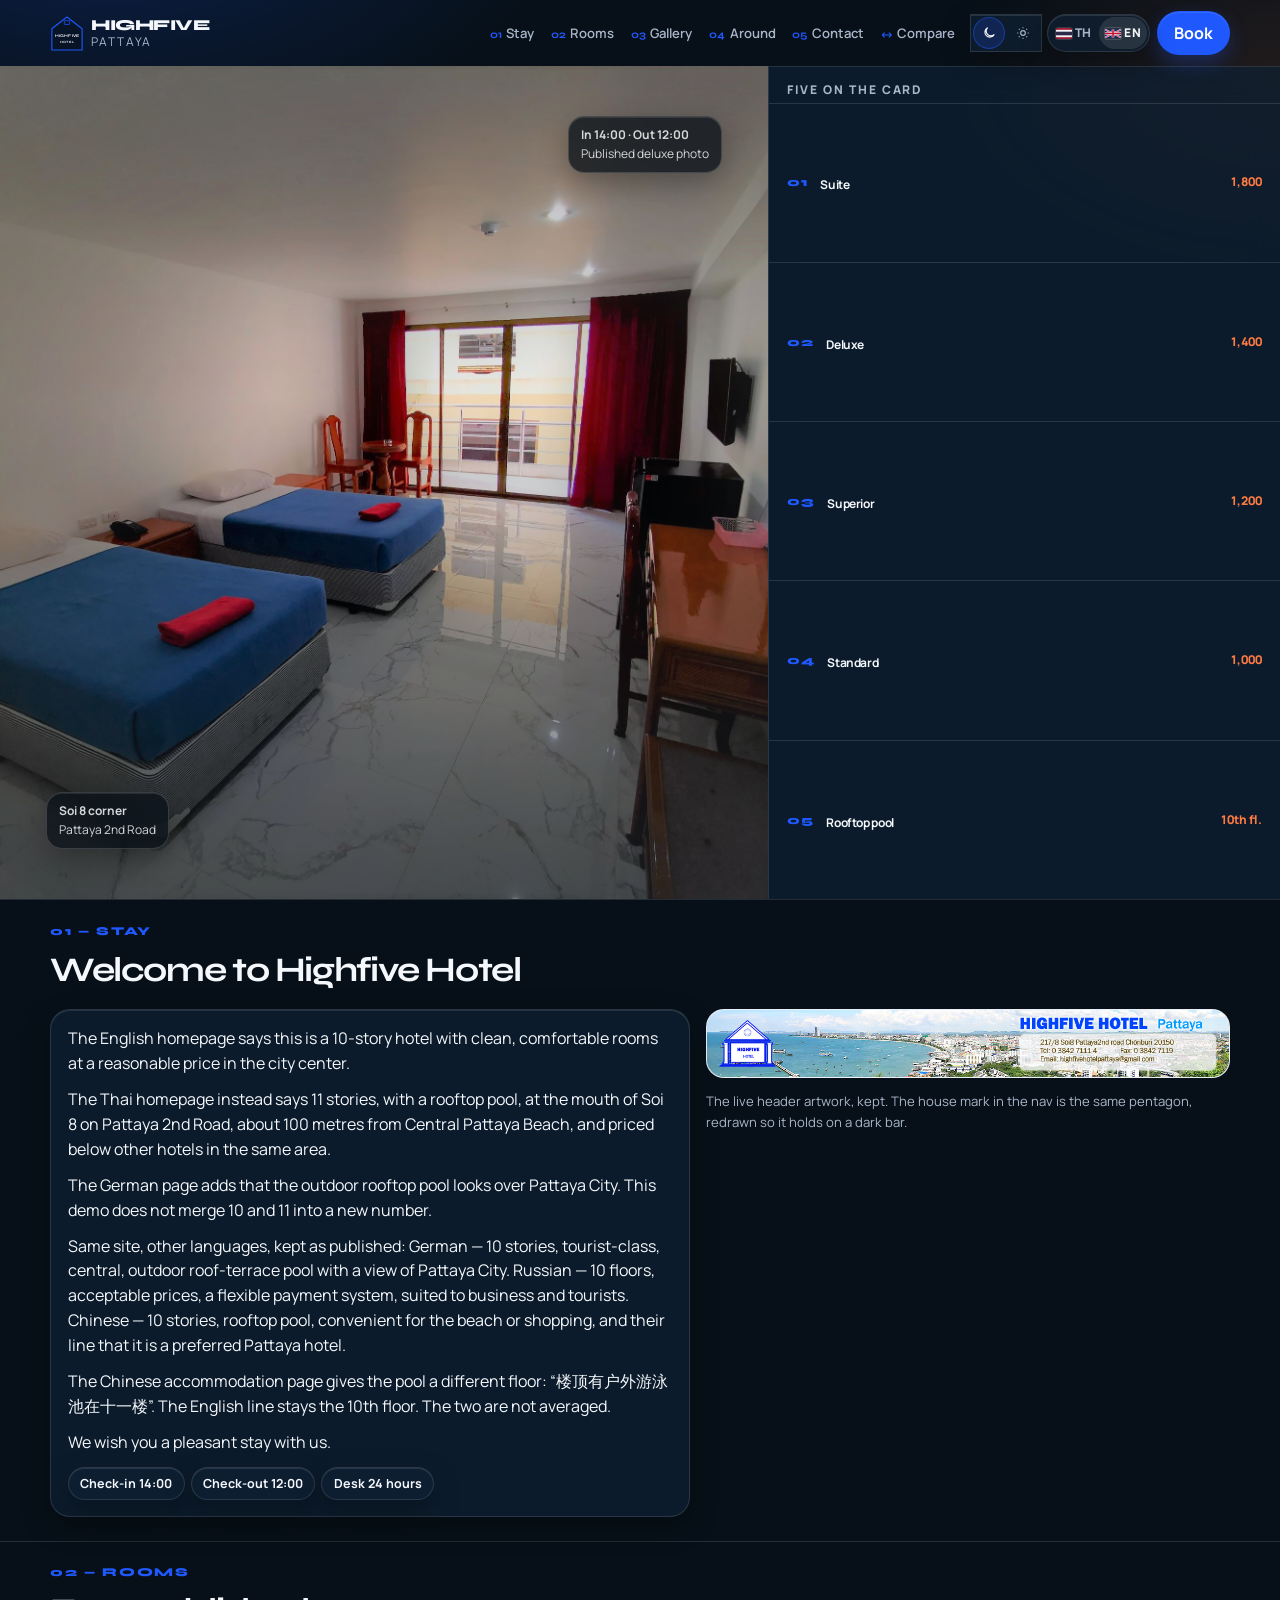
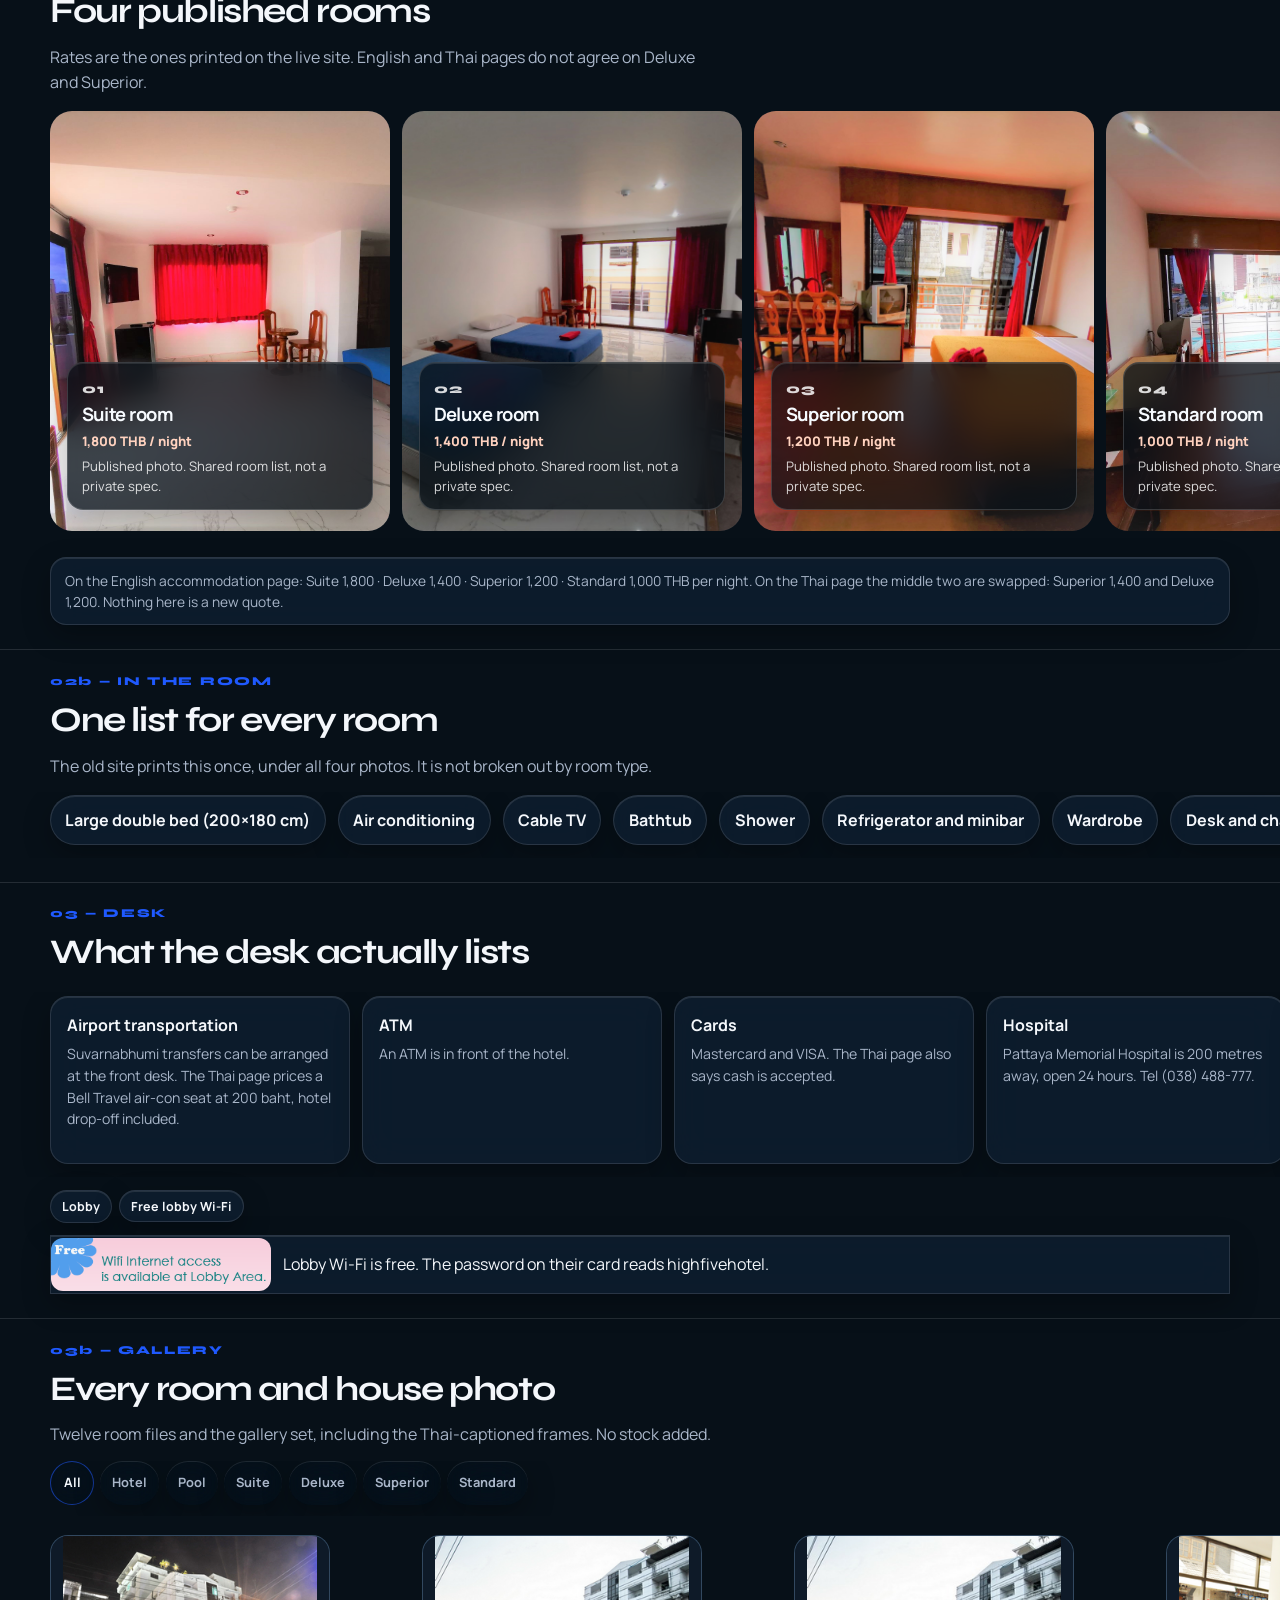
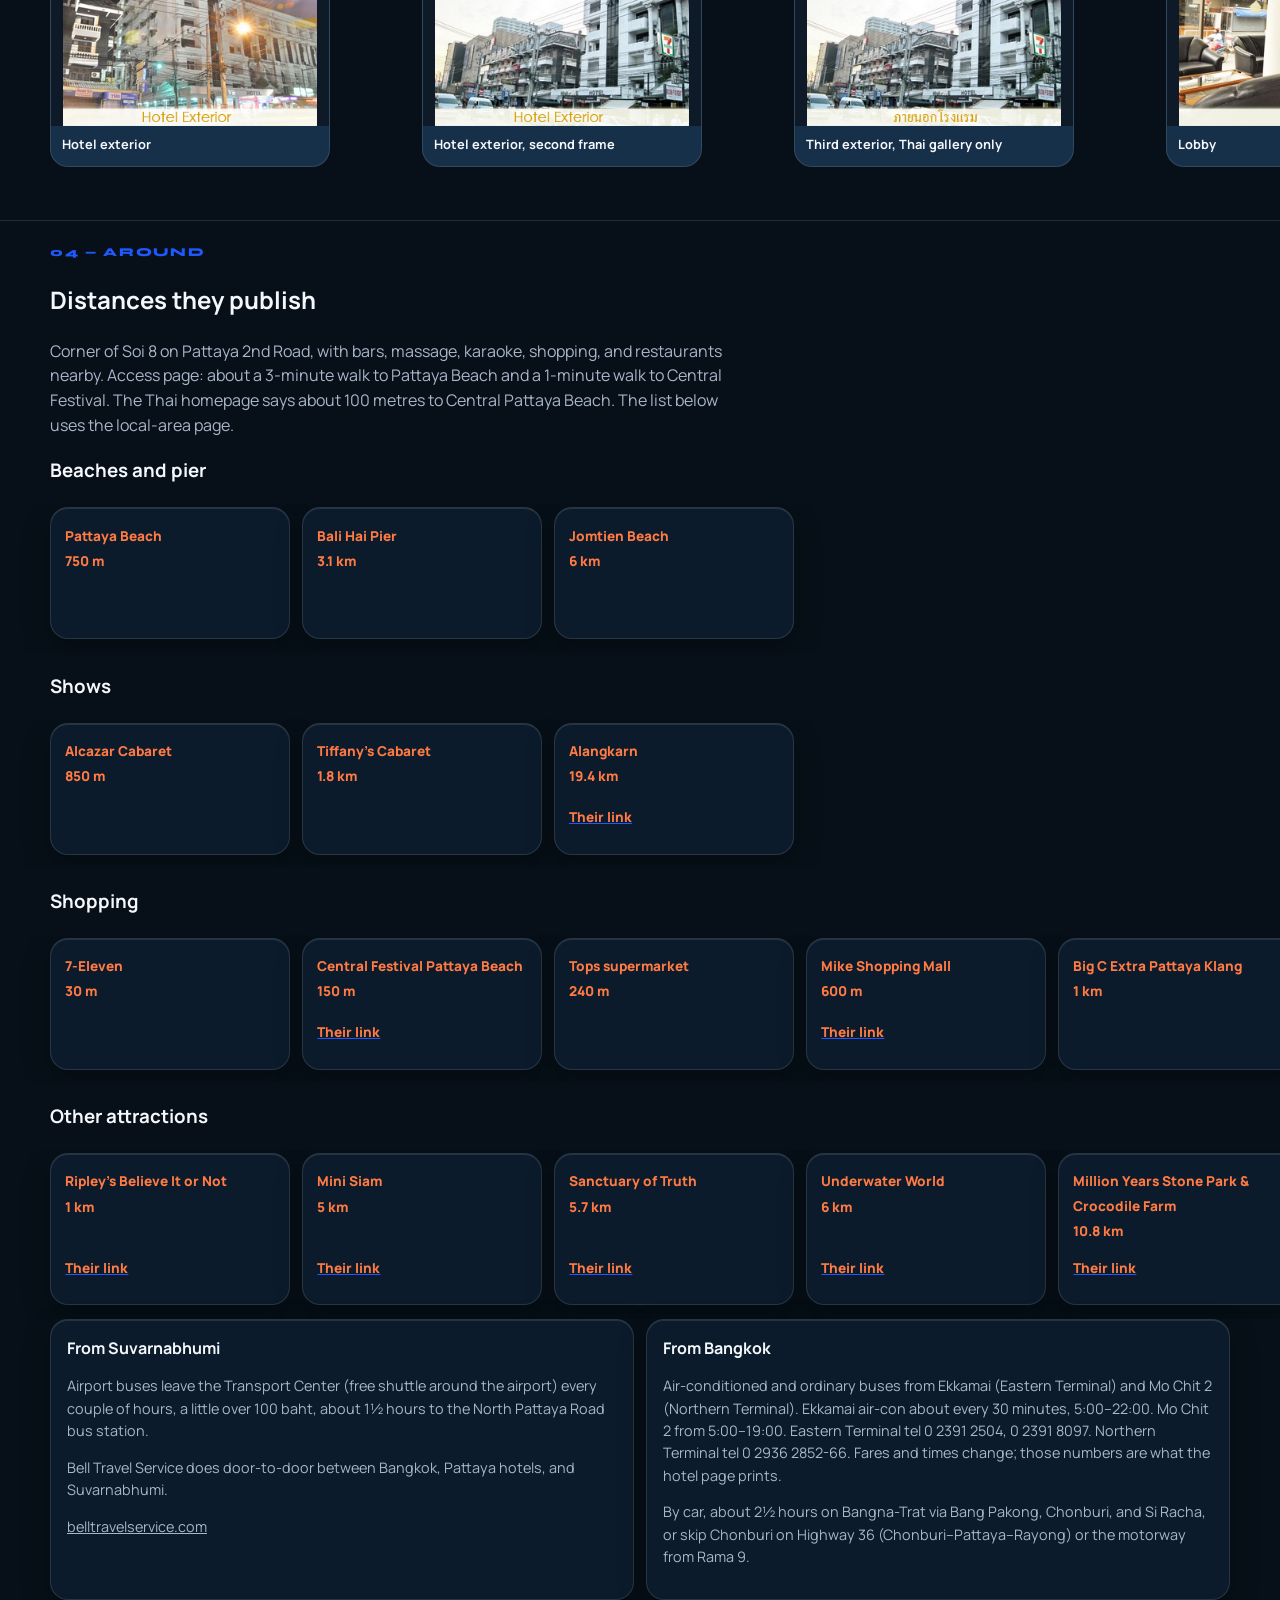
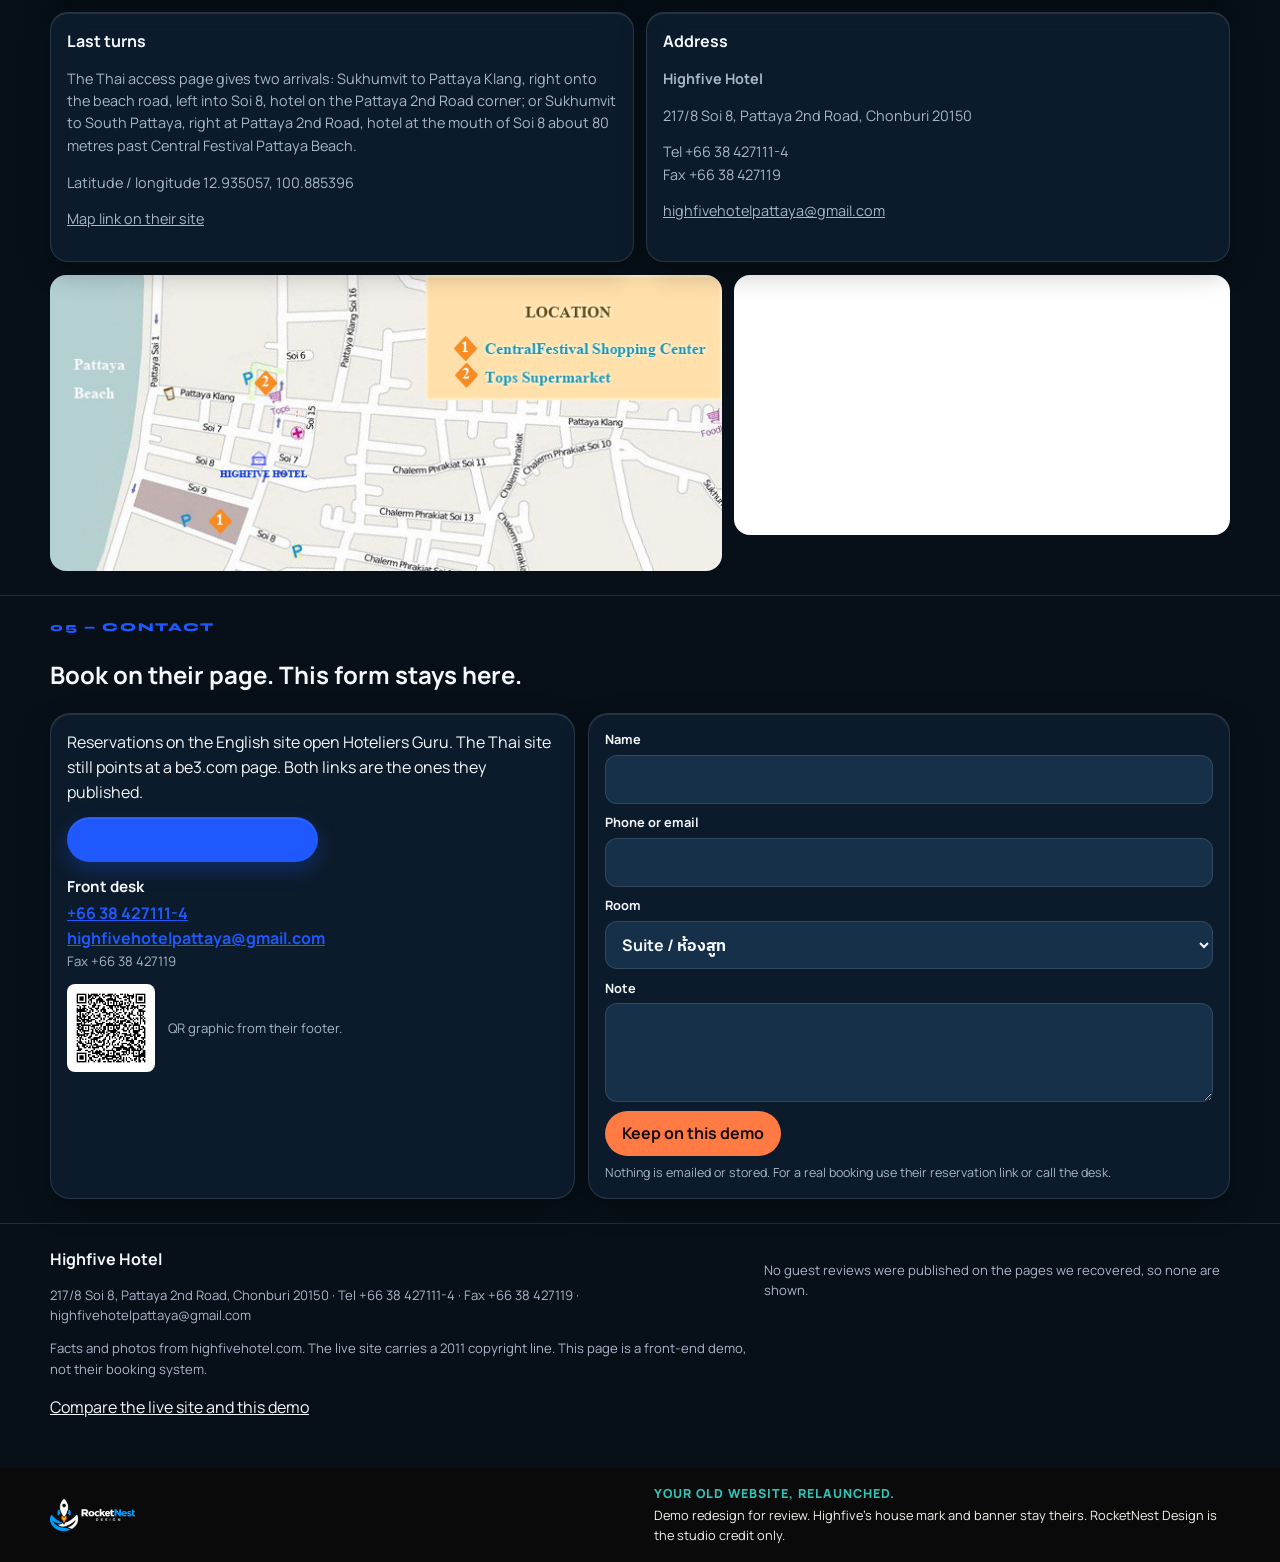
==== commit 9eb3ff1c: "Agency credit: Vantage -> RocketNest Design (footer, meta, logo)" ====
--- a/index.html
+++ b/index.html
@@ -354,13 +354,13 @@
     </div>
   </div>
 </footer>
-<div class="vantage">
+<div class="rocketnest">
   <div class="container">
-    <img src="images/vantage.png" alt="Vantage" />
+    <img src="images/rocketnest.png" alt="RocketNest Design" />
     <div>
-      <div class="tag">GET THE VANTAGE POINT YOU DESERVE.</div>
-      <p class="en">Demo redesign for review. Highfive’s house mark and banner stay theirs. Vantage is the studio credit only.</p>
-      <p class="th"><span class="th-atom">เดโมสำหรับ</span> <span class="th-atom">รีวิว</span> <span class="th-atom">เครื่องหมาย</span> <span class="th-atom">บ้าน</span> <span class="th-atom">และ</span> <span class="th-atom">แบนเนอร์</span> <span class="th-atom">ของ</span> <span class="th-atom">ไฮไฟว์</span> <span class="th-atom">ยังเป็นของ</span> <span class="th-atom">โรงแรม</span> Vantage <span class="th-atom">เป็น</span> <span class="th-atom">เครดิตสตูดิโอ</span> <span class="th-atom">เท่านั้น</span></p>
+      <div class="tag">YOUR OLD WEBSITE, RELAUNCHED.</div>
+      <p class="en">Demo redesign for review. Highfive’s house mark and banner stay theirs. RocketNest Design is the studio credit only.</p>
+      <p class="th"><span class="th-atom">เดโมสำหรับ</span> <span class="th-atom">รีวิว</span> <span class="th-atom">เครื่องหมาย</span> <span class="th-atom">บ้าน</span> <span class="th-atom">และ</span> <span class="th-atom">แบนเนอร์</span> <span class="th-atom">ของ</span> <span class="th-atom">ไฮไฟว์</span> <span class="th-atom">ยังเป็นของ</span> <span class="th-atom">โรงแรม</span> RocketNest Design <span class="th-atom">เป็น</span> <span class="th-atom">เครดิตสตูดิโอ</span> <span class="th-atom">เท่านั้น</span></p>
     </div>
   </div>
 </div>
--- a/styles.css
+++ b/styles.css
@@ -1,4 +1,4 @@
-/* Highfive Hotel — Five-stack demo. Accent from banner wordmark #1F59FE. Teal is Vantage footer only. */
+/* Highfive Hotel — Five-stack demo. Accent from banner wordmark #1F59FE. Teal is RocketNest Design footer only. */
 :root {
   --bg: #071018;
   --bg-elevated: #0c1824;
@@ -22,7 +22,7 @@
   --font-display: "Syne", "IBM Plex Sans Thai", Manrope, sans-serif;
   --font-body: "Manrope", "IBM Plex Sans Thai", system-ui, sans-serif;
   --header-h: 4.15rem;
-  --vantage-teal: #2ec4b6;
+  --rocketnest-teal: #009dfe;
   --mark-fill: rgba(7, 16, 24, 0.35);
   --mark-ink: #f4f7fb;
   color-scheme: dark;
@@ -438,18 +438,18 @@
 .footer-grid { display: grid; gap: 1rem; }
 @media (min-width: 800px) { .footer-grid { grid-template-columns: 1.2fr 0.8fr; } }
 .fine { color: var(--muted); font-size: 0.82rem; }
-.vantage {
+.rocketnest {
   margin-top: 1rem;
   background: #0A0A0B;
   color: #F4F1EA;
   padding: 1rem 0 calc(1rem + env(safe-area-inset-bottom, 0px));
 }
-.vantage .container { display: flex; flex-wrap: wrap; gap: 0.8rem 1.2rem; align-items: center; justify-content: space-between; }
-.vantage img { height: 34px; width: auto; }
-.vantage .tag {
+.rocketnest .container { display: flex; flex-wrap: wrap; gap: 0.8rem 1.2rem; align-items: center; justify-content: space-between; }
+.rocketnest img { height: 34px; width: auto; }
+.rocketnest .tag {
   font-weight: 800; letter-spacing: 0.08em; color: #2EC4B6; font-size: 0.78rem;
 }
-.vantage p { margin: 0.2rem 0 0; color: #F4F1EA; font-size: 0.8rem; max-width: 36rem; }
+.rocketnest p { margin: 0.2rem 0 0; color: #F4F1EA; font-size: 0.8rem; max-width: 36rem; }
 
 .sticky-bar {
   position: fixed; left: 0; right: 0; bottom: 0; z-index: 70;
